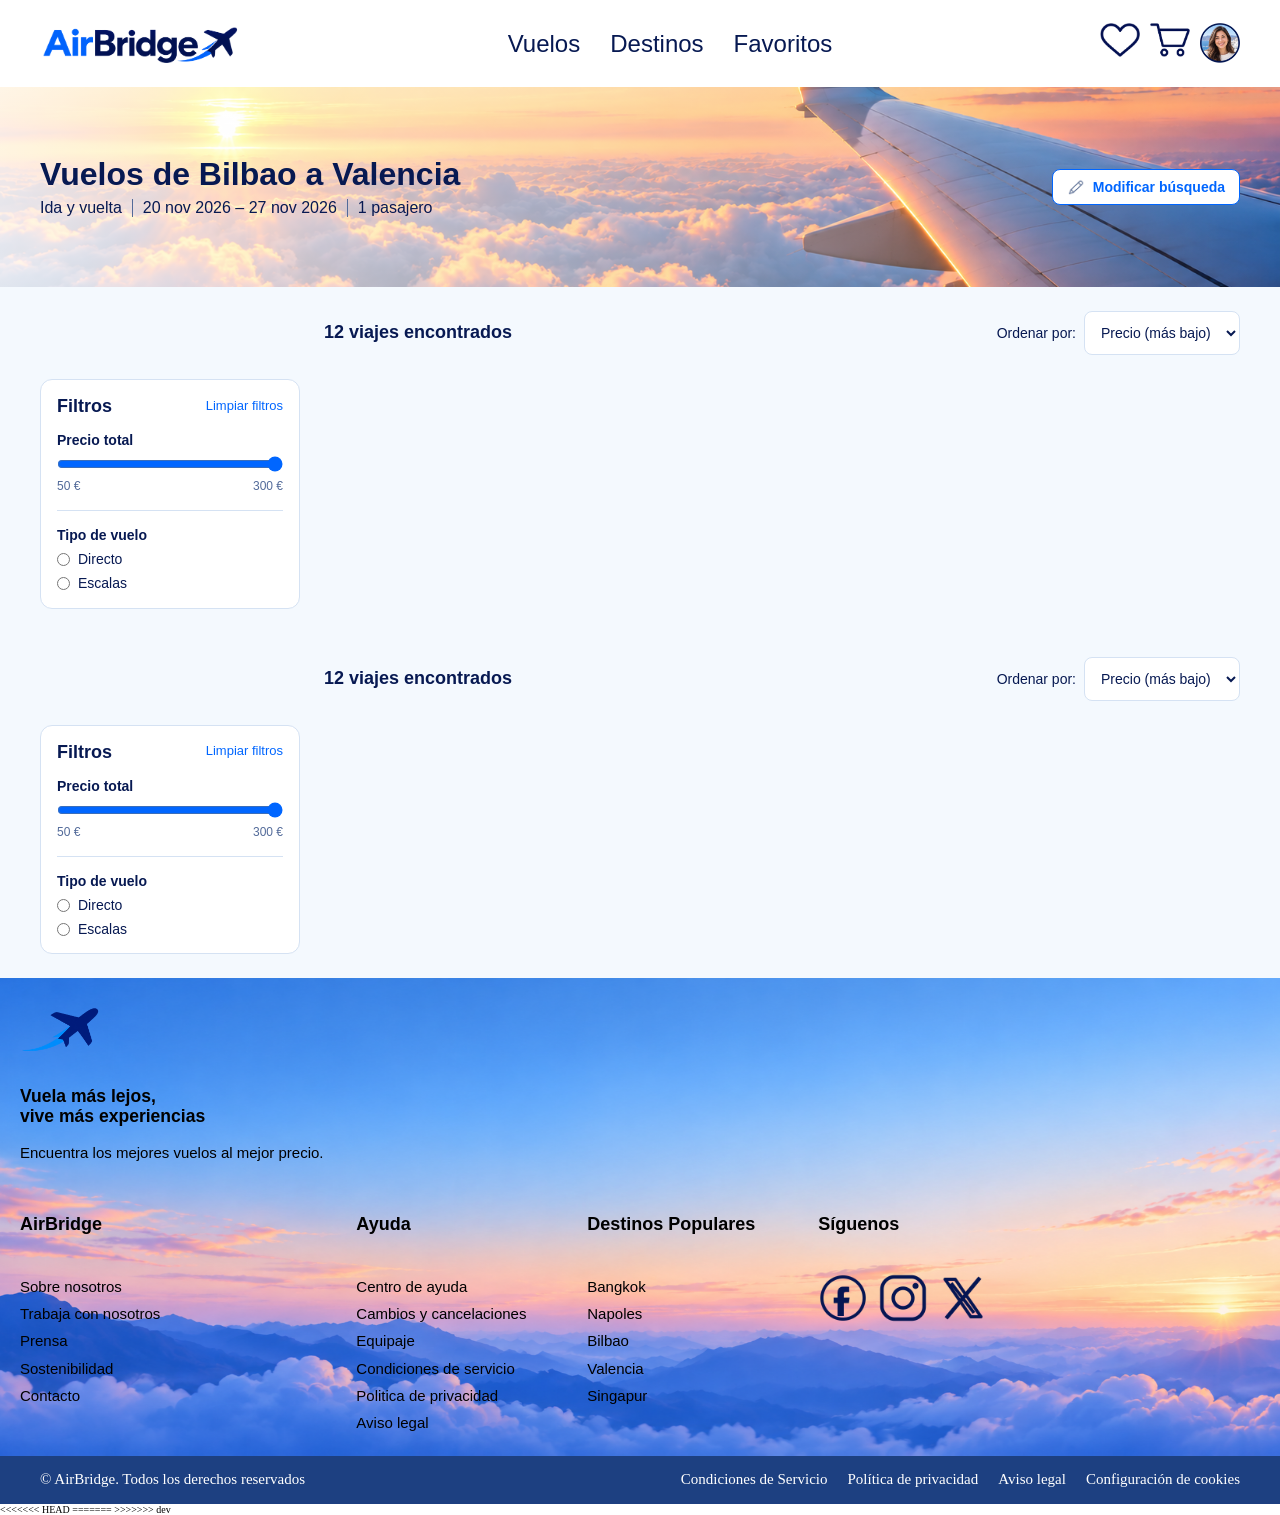
==== results.html @ 9844a790 "actualizar" ====
<!doctype html>
<html lang="es">
  <head>
    <meta charset="UTF-8" />
    <meta name="viewport" content="width=device-width, initial-scale=1.0" />
    <meta name="author" content="Grupo4" />
    <meta name="description" content="Buscador de vuelos" />
    <link rel="icon" href="assets/logo_tab.png" type="image/png" />
    <link rel="stylesheet" href="css/normalize.css" />
    <link rel="stylesheet" href="css/variables.css" />
    <link rel="stylesheet" href="css/style.css" />
    <link rel="stylesheet" href="css/results.css" />

    <title>AirBridge</title>
  </head>

  <body>
    <header>
      <nav class="header__nav">
        <a href="index.html" class="header__logo-link">
          <img
            src="assets/logo.png"
            height="60px"
            width="200px"
            alt="image_logo"
          />
        </a>

        <ul class="header__navigator">
          <li>
            <a class="header__navigator-link" href="index.html">Vuelos</a>
          </li>
          <li>
            <a class="header__navigator-link" href="#">Destinos</a>
          </li>
          <li>
            <a class="header__navigator-link" href="#">Favoritos</a>
          </li>
        </ul>

        <ul class="header__net">
          <li class="header__net-link">
            <a href="results.html">
              <img
                src="assets/icons/corazon.png"
                height="40px"
                width="40px"
                alt="Favorites"
              />
            </a>
          </li>
          <li class="header__net-link">
            <a href="shoppingCart.html">
              <img src="assets/icons/carrito.png" alt="Shopping-car" />
            </a>
          </li>
          <li class="header__net-link">
            <a href="#">
              <img src="assets/icons/logged_in.png" alt="User" />
            </a>
          </li>
        </ul>
      </nav>
    </header>
    <main>
      <section class="search-summary">
        <img src="assets/portada.png" class="front__image" alt="" />

            <div class="search-summary__content">
                <div class="search-summary__text">
                    <h1 class="search-summary__title">
                        Vuelos de <span id="summaryOrigin">Bilbao</span> a <span id="summaryDestination">Valencia</span>
                    </h1>
                    <ul class="search-summary__details">
                        <li id="summaryTripType">Ida y vuelta</li>
                        <li>
                            <time id="summaryDepartureDate" datetime="2026-11-20">20 nov 2026</time> –
                            <time id="summaryReturnDate" datetime="2026-11-27">27 nov 2026</time>
                        </li>
                        <li><span id="summaryPassengers">1</span> pasajero</li>
                    </ul>
                </div>

                <a class="search-summary__edit" href="index.html">
                    <img src="assets/icons/lapiz.png" alt="" width="18" height="18">
                    Modificar búsqueda
                </a>
            </div>
        </section>
        <div class="results-page">
            <div class="results__toolbar">
                <button class="results__filters-button" id="filtersButton" type="button" aria-controls="filters"
                    aria-expanded="false">Filtros</button>
                <h2 class="results__count"><span id="resultsCount">12</span> viajes encontrados</h2>
                <label class="results__sort">
                    <span class="results__sort-label">Ordenar por:</span>
                    <select class="results__sort-select" id="sortSelect" name="sort" aria-label="Ordenar por">
                        <option value="priceAsc">Precio (más bajo)</option>
                        <option value="priceDesc">Precio (más alto)</option>
                        <option value="duration">Duración</option>
                    </select>
                </label>
            </div>

            <aside class="filters" id="filters">
                <form class="filters__form" id="filtersForm">

                    <div class="filters__header">
                        <h2 class="filters__title">Filtros</h2>
                        <button class="filters__clear" type="reset">Limpiar filtros</button>
                    </div>

                    <fieldset class="filters__group">
                        <legend class="filters__legend">Precio total</legend>
                        <input class="filters__range" type="range" name="maxPrice" min="50" max="300" step="10"
                            value="300">
                        <div class="filters__range-labels">
                            <span>50 €</span>
                            <span>300 €</span>
                        </div>
                    </fieldset>

                    <fieldset class="filters__group">
                        <legend class="filters__legend">Tipo de vuelo</legend>
                        <label class="filters__option"><input type="radio" name="stops" value="direct">
                            Directo</label>
                        <label class="filters__option"><input type="radio" name="stops" value="withStops">
                            Escalas</label>
                    </fieldset>

                </form>
            </aside>

            <section class="results__list" id="resultsContainer">
              <!-- Tarjetas resultados -->
            </section>
        </div>
      </section>
      <div class="results-page">
        <div class="results__toolbar">
          <button
            class="results__filters-button"
            id="filtersButton"
            type="button"
            aria-controls="filters"
            aria-expanded="false"
          >
            Filtros
          </button>
          <h2 class="results__count">
            <span id="resultsCount">12</span> viajes encontrados
          </h2>
          <label class="results__sort">
            <span class="results__sort-label">Ordenar por:</span>
            <select
              class="results__sort-select"
              id="sortSelect"
              name="sort"
              aria-label="Ordenar por"
            >
              <option value="priceAsc">Precio (más bajo)</option>
              <option value="priceDesc">Precio (más alto)</option>
              <option value="duration">Duración</option>
            </select>
          </label>
        </div>

        <aside class="filters" id="filters">
          <form class="filters__form" id="filtersForm">
            <div class="filters__header">
              <h2 class="filters__title">Filtros</h2>
              <button class="filters__clear" type="reset">
                Limpiar filtros
              </button>
            </div>

            <fieldset class="filters__group">
              <legend class="filters__legend">Precio total</legend>
              <input
                class="filters__range"
                type="range"
                name="maxPrice"
                min="50"
                max="300"
                step="10"
                value="300"
              />
              <div class="filters__range-labels">
                <span>50 €</span>
                <span>300 €</span>
              </div>
            </fieldset>

            <fieldset class="filters__group">
              <legend class="filters__legend">Tipo de vuelo</legend>
              <label class="filters__option"
                ><input type="radio" name="stops" value="direct" />
                Directo</label
              >
              <label class="filters__option"
                ><input type="radio" name="stops" value="withStops" />
                Escalas</label
              >
            </fieldset>
          </form>
        </aside>

        <section class="results" id="resultsContainer">
          <!-- Tarjetas viajes -->
        </section>
      </div>
    </main>
    <footer>
      <div class="footer">
        <section class="footer__section">
          <div class="footer__logo">
            <img
              src="assets/logo_tab.png"
              height="80px"
              width="80px"
              alt="image/logo"
              class="footer__logo-image"
            />
            <div class="footer__logo-text">
              <h3>
                Vuela más lejos, <br />
                vive más experiencias
              </h3>
              <p>Encuentra los mejores vuelos al mejor precio.</p>
            </div>
          </div>
          <div class="footer__air">
            <h3 class="footer__air-text">AirBridge</h3>
            <ul class="footer__air-list">
              <li>Sobre nosotros</li>
              <li>Trabaja con nosotros</li>
              <li>Prensa</li>
              <li>Sostenibilidad</li>
              <li>Contacto</li>
            </ul>
          </div>
          <div class="footer__air">
            <h3 class="footer__air-text">Ayuda</h3>
            <ul class="footer__air-list">
              <li>Centro de ayuda</li>
              <li>Cambios y cancelaciones</li>
              <li>Equipaje</li>
              <li>Condiciones de servicio</li>
              <li>Politica de privacidad</li>
              <li>Aviso legal</li>
            </ul>
          </div>
          <div class="footer__air">
            <h3 class="footer__air-text">Destinos Populares</h3>
            <ul class="footer__air-list">
              <li>Bangkok</li>
              <li>Napoles</li>
              <li>Bilbao</li>
              <li>Valencia</li>
              <li>Singapur</li>
            </ul>
          </div>
          <div class="footer__air">
            <h3 class="footer__air-text">Síguenos</h3>
            <ul class="footer__logo-list">
              <li>
                <img
                  src="assets/icons/facebook.png"
                  height="50px"
                  width="50px"
                  alt="image/facebook"
                />
              </li>
              <li>
                <img
                  src="assets/icons/instagram.png"
                  height="50px"
                  width="50px"
                  alt="image/instagram"
                />
              </li>
              <li>
                <img
                  src="assets/icons/x.png"
                  height="50px"
                  width="50px"
                  alt="image/x"
                />
              </li>
            </ul>
          </div>
        </section>
      </div>
      <!-- footer -->
      <div class="footer__copy">
        <p>&copy; AirBridge. Todos los derechos reservados</p>
        <div class="footer__copy-net">
          <p>Condiciones de Servicio</p>
          <p>Política de privacidad</p>
          <p>Aviso legal</p>
          <p>Configuración de cookies</p>
        </div>
      </div>
    </footer>
<<<<<<< HEAD
<script type="module" src="./js/pages/results.js"></script>
</body>

</html>
=======
    <script type="module" src="./js/pages/results.js"></script>
  </body>
</html>
>>>>>>> dev
---- css/variables.css ----
:root{

/* =================================================
                  MAIN COLORS                           
===================================================*/

   --color-primary:     #0066FF; /* Azul eléctrico */
   --color-secondary:   #2563EB; /* Azul intenso */
   --color-navy:        #071952; /* Azul marino oscuro */

/* =================================================
                BACKGROUND                         
====================================================*/
   
   --bg-primary:        #F4F9FE; /* Blanco azulado muy claro */
   --color-surface:     #FFFFFF; /* Blanco puro */
   --color-surface-blue:#EAF2FC; /* Azul hielo muy claro */

/* ==================================================
                  TEXTS                              
=====================================================*/

   --color-text:           #071952;  /* Azul marino oscuro */
   --color-text-secondary: #526A99;  /* Azul grisáceo */

/* ==================================================
                  BORDERS                              
=====================================================*/

   --color-border:  #D5E2F3; /* Azul grisáceo muy claro */

/* ==================================================
                  FOOTER                              
=====================================================*/

    --color-footer: #1D4081; /* Azul marino medio */

/* ==================================================
                  FONTS                              
=====================================================*/

   --font-primary:      Arial, Helvetica, sans-serif;
   --font-second:       Verdana, Geneva, sans-serif;

}
---- css/style.css ----
/*==========================================
              ESTILOS GENERALES             
============================================*/


html {
    box-sizing: border-box;
    font-size: 62.5%;
    /* Cambiamos la proporción 1rem = 10px  */
}

*,
*:before,
*:after {
    box-sizing: inherit;
}

/* =============================================
                  COMUNES                       
================================================*/

img {
    display: block;
    max-width: 100%;
    height: auto;
}

a {
    text-decoration: none;
    font-size: 2rem;
    color: var(--color-text);
}

ul {
    list-style: none;
}

.contenedor {
  max-width: 120rem;
  width: 90%;
  margin: 0 auto;
}

/*===============================================
                   HEADER                        
====================================================*/


/*---------------Mobile*/

.header__nav {
    background-color: var(--color-surface);
    display: flex;
    flex-wrap: wrap;
    justify-content: space-between;
    align-items: center;
    margin: 0;
    padding: 1rem 1.6rem;
    row-gap: 1rem;
}

.header__logo-link {
    width: 12rem;
}

.header__navigator {
    display: flex;
    gap: 3rem;
    order: 3;
    width: 100%;
    justify-content: center;
}

.header__navigator-link {
    font-family: var(--font-primary);
    font-size: 1.6rem;
}

.header__net {
    display: flex;
    gap: 1rem;
}

.header__net img {
    width: 2.8rem;
}


/*--------------Desktop*/
@media (min-width:1024px) {
    .header__nav {
        flex-wrap: nowrap;
        padding: 1rem 4rem;
    }

    .header__logo-link {
        width: 20rem;
    }

    .header__navigator {
        order: 0;
        width: auto;
        gap: 3rem;
    }

    .header__navigator-link {
        font-size: 2.4rem;
    }

    .header__net img {
        width: 4rem;
    }

}







/*================================================
               PORTADA                            
==================================================*/
main {
    margin: 0;
    padding: 0;
    min-height: 94vh;
}

.front__image {
    display: block;
    width: 100%;
    height: 20rem;
    object-fit: cover;
    object-position: center;
    margin: 0;
    padding: 0;
}





/*==================================
            FOOTER                   
=============================================*/
/*==================================
            FOOTER
=============================================*/

/*---------------Mobile*/

.footer {
    background-image: url(../assets/img_footer.png);
    background-size: cover;
    background-repeat: no-repeat;
    background-position: bottom;
}

.footer__section {
    display: grid;
    grid-template-columns: repeat(2, 1fr);
    gap: 2rem;
    padding: 1rem 2rem;
}

.footer__logo-text {
    font-family: var(--font-second);
    font-size: 1.5rem;
}

.footer__air {
    display: flex;
    flex-direction: column;
    gap: 1rem;
}

.footer__air-text {
    font-family: var(--font-primary);
    font-size: 1.8rem;
}

.footer__air-list {
    display: flex;
    flex-direction: column;
    gap: 1rem;
    padding: 0;
    font-family: var(--font-second);
    font-size: 1.5rem;
}

.footer__logo {
    grid-column: 1 / -1;
}

.footer__logo-list {
    display: flex;
    gap: 1rem;
    padding-left: 0;
}

.footer__copy {
    display: flex;
    flex-direction: column;
    gap: 1rem;
    padding: 1rem 1.6rem;
    font-size: 1.5rem;
    background-color: var(--color-footer);
    color: var(--color-surface);
}

.footer__copy-net {
    display: grid;
    grid-template-columns: repeat(2, 1fr);
    gap: 1rem;
}

/*--------------Desktop*/

@media (min-width: 1024px) {
    .footer__section {
        grid-template-columns: 1.5fr repeat(4, 1fr);
    }

    .footer__copy {
        flex-direction: row;
        justify-content: space-between;
        padding: 0 4rem;
    }

    .footer__copy-net {
        display: flex;
        gap: 2rem;
    }
}
---- css/results.css ----
/* ////////////////// MOBILE DESIGN //////////////////// */
.results-page {
   display: flex;
   flex-direction: column;
   gap: 1.6rem;
   padding: 2rem 1.6rem;
   background-color: var(--bg-primary);
   font-family: var(--font-primary);
   font-size: 1.4rem;
   color: var(--color-text);
}

.results,
.results__list {
   display: flex;
   flex-direction: column;
   gap: 1.6rem;
}

/* ---------- Barra superior: filtros, contador, ordenar ---------- */

.results__toolbar {
   display: grid;
   grid-template-columns: 1fr 1fr;
   grid-template-areas:
      "button sort"
      "count  count";
   align-items: center;
   gap: 1.2rem;
}

.results__filters-button {
   grid-area: button;
}

.results__sort {
   grid-area: sort;
}

.results__count {
   grid-area: count;
   margin: 0;
   font-size: 1.8rem;
}

.results__filters-button,
.results__sort-select {
   width: 100%;
   padding: 1.2rem;
   border: 1px solid var(--color-border);
   border-radius: 0.8rem;
   background-color: var(--color-surface);
   color: var(--color-text);
   font-size: 1.4rem;
   cursor: pointer;
}

.results__sort-label {
   display: none;
}

/* ---------- Panel de filtros ---------- */

.filters {
   display: none;
   padding: 1.6rem;
   background-color: var(--color-surface);
   border: 1px solid var(--color-border);
   border-radius: 1.2rem;
   accent-color: var(--color-primary);
}

.filters--open {
   display: block;
}

.filters__form {
   display: flex;
   flex-direction: column;
   gap: 1.6rem;
}

.filters__header {
   display: flex;
   justify-content: space-between;
   align-items: center;
}

.filters__title {
   margin: 0;
   font-size: 1.8rem;
}

.filters__clear {
   padding: 0;
   border: none;
   background: none;
   color: var(--color-primary);
   font-size: 1.3rem;
   cursor: pointer;
}

.filters__group {
   display: flex;
   flex-direction: column;
   gap: 0.8rem;
   margin: 0;
   padding: 0;
   border: none;
}

.filters__group:not(:last-child) {
   padding-bottom: 1.6rem;
   border-bottom: 1px solid var(--color-border);
}

.filters__legend {
   margin-bottom: 0.8rem;
   padding: 0;
   font-weight: bold;
}

.filters__option {
   display: flex;
   align-items: center;
   gap: 0.8rem;
   cursor: pointer;
}

.filters__range {
   width: 100%;
}

.filters__range-labels {
   display: flex;
   justify-content: space-between;
   font-size: 1.2rem;
   color: var(--color-text-secondary);
}

.flight-card {
   display: flex;
   flex-direction: column;
   gap: 1.6rem;
   padding: 1.6rem;
   background-color: var(--color-surface);
   border: 1px solid var(--color-border);
   border-radius: 1.2rem;
}

.flight-card p,
.flight-card h3 {
   margin: 0;
}

.flight-card__header {
   display: grid;
   grid-template-columns: 1fr auto 1fr;
   align-items: center;
   gap: 1.2rem;
}

.flight-card__airline-logo {
   object-fit: contain;
   border-radius: 0.8rem;
}

.flight-card__airline {
   text-align: center;
}

.flight-card__airline-name {
   font-size: 1.6rem;
}

.flight-card__flight-number,
.flight-card__date {
   font-size: 1.2rem;
   color: var(--color-text-secondary);
}

.flight-card__date {
   justify-self: end;
   text-align: right;
}

.flight-card__route {
   display: flex;
   align-items: flex-start;
   gap: 0.8rem;
}

.flight-card__airport {
   flex: 1;
   display: flex;
   flex-direction: column;
   gap: 0.2rem;
}

.flight-card__airport--destination {
   text-align: right;
}

.flight-card__time {
   font-size: 2rem;
   font-weight: bold;
}

.flight-card__code {
   font-weight: bold;
}

.flight-card__airport-name,
.flight-card__location {
   font-size: 1.2rem;
   color: var(--color-text-secondary);
}

.flight-card__line {
   flex: 1;
   display: flex;
   align-items: center;
   gap: 0.4rem;
   height: 2.4rem;
}

.flight-card__line::before,
.flight-card__line::after {
   content: "";
   flex: 1;
   height: 1px;
   background-color: var(--color-text-secondary);
}

.flight-card__info {
   display: flex;
   justify-content: space-between;
   margin: 0;
   padding: 0;
   font-size: 1.2rem;
   color: var(--color-text-secondary);
}

.flight-card__price {
   display: flex;
   flex-direction: column;
   align-items: center;
   gap: 0.8rem;
   padding: 1.6rem;
   background-color: var(--color-surface-blue);
   border-radius: 1.2rem;
}

.flight-card__price-label {
   font-size: 1.2rem;
   color: var(--color-text-secondary);
}

.flight-card__price-amount {
   font-size: 2.8rem;
   font-weight: bold;
}

.flight-card__button {
   display: flex;
   justify-content: center;
   align-items: center;
   gap: 0.8rem;
   width: 100%;
   padding: 1.2rem;
   border: 2px solid var(--color-primary);
   border-radius: 0.8rem;
   background-color: var(--color-primary);
   color: var(--color-surface);
   font-size: 1.6rem;
   font-weight: bold;
   cursor: pointer;
}

.flight-card__button:hover {
   background-color: var(--color-secondary);
   border-color: var(--color-secondary);
}

.flight-card__button[aria-pressed="true"] {
   background-color: var(--color-surface);
   color: var(--color-primary);
}

.flight-card__button-check {
   display: none;
   fill: none;
   stroke: currentColor;
   stroke-width: 3;
   stroke-linecap: round;
   stroke-linejoin: round;
}

.flight-card__button[aria-pressed="true"] .flight-card__button-check {
   display: block;
}

.flight-card__details {
   display: flex;
   flex-direction: column;
   gap: 1.2rem;
}

.flight-card__details+.flight-card__details {
   padding-top: 1.6rem;
   border-top: 1px dashed var(--color-border);
}

.flight-card__leg {
   display: flex;
   align-items: center;
   gap: 0.6rem;
   margin: 0;
   font-size: 1.3rem;
   font-weight: bold;
   color: var(--color-primary);
}

/* ---------- Resumen de la búsqueda (portada) ---------- */

.search-summary {
   position: relative;
}

.search-summary__content {
   position: absolute;
   inset: 0;
   display: flex;
   flex-direction: column;
   justify-content: center;
   align-items: flex-start;
   gap: 1.2rem;
   padding: 1.6rem;
   background: linear-gradient(to right, rgba(255, 255, 255, 0.85), rgba(255, 255, 255, 0));
   font-family: var(--font-primary);
   color: var(--color-text);
}

.search-summary__title {
   margin: 0;
   font-size: 2.2rem;
}

.search-summary__details {
   display: flex;
   flex-wrap: wrap;
   gap: 0.4rem 1rem;
   margin: 0.6rem 0 0;
   padding: 0;
   font-size: 1.3rem;
}

.search-summary__details li+li {
   padding-left: 1rem;
   border-left: 1px solid var(--color-text-secondary);
}

.search-summary__edit {
   display: inline-flex;
   align-items: center;
   gap: 0.8rem;
   padding: 0.8rem 1.4rem;
   border: 1px solid var(--color-primary);
   border-radius: 0.8rem;
   background-color: var(--color-surface);
   color: var(--color-primary);
   font-size: 1.4rem;
   font-weight: bold;
}





/*  /////////////////////////////////////////////////////////// 
   //////////////   DESIGNS OF OTHER DEVICES   ///////////////
/* ////////////////////////////////////////////////////////// */


@media (min-width: 1024px) {

   .search-summary__content {
      flex-direction: row;
      justify-content: space-between;
      align-items: center;
      padding: 0 4rem;
   }

   .search-summary__title {
      font-size: 3.2rem;
   }

   .search-summary__details {
      font-size: 1.6rem;
   }

   .results-page {
      display: grid;
      grid-template-columns: 26rem 1fr;
      grid-template-areas:
         ".       toolbar"
         "filters results";
      align-items: start;
      gap: 2.4rem;
      padding: 2.4rem 4rem;
   }

   .results__toolbar {
      grid-area: toolbar;
   }

   .filters {
      display: block;
      grid-area: filters;
   }

   .results {
      grid-area: results;
   }


   .results__filters-button {
      display: none;
   }

   .results__toolbar {
      grid-template-columns: 1fr auto;
      grid-template-areas: "count sort";
   }

   .results__sort {
      display: flex;
      align-items: center;
      gap: 0.8rem;
   }

   .results__sort-label {
      display: inline;
      white-space: nowrap;
   }

   .results__sort-select {
      width: auto;
   }

   .flight-card {
      display: grid;
      grid-template-columns: 1fr 18rem;
      align-items: start;
      gap: 1.6rem 2.4rem;
   }

   .flight-card__price {
      grid-column: 2;
      grid-row: 1 / span 2;
      align-self: stretch;
      justify-content: center;
   }
}

@media (min-width: 1280px) {

   .flight-card {
      grid-template-columns: 1fr 1fr 18rem;
   }

   .flight-card__price {
      grid-column: 3;
      grid-row: 1;
   }

   .flight-card__details+.flight-card__details {
      padding-top: 0;
      padding-left: 2.4rem;
      border-top: none;
      border-left: 1px dashed var(--color-border);
   }
}
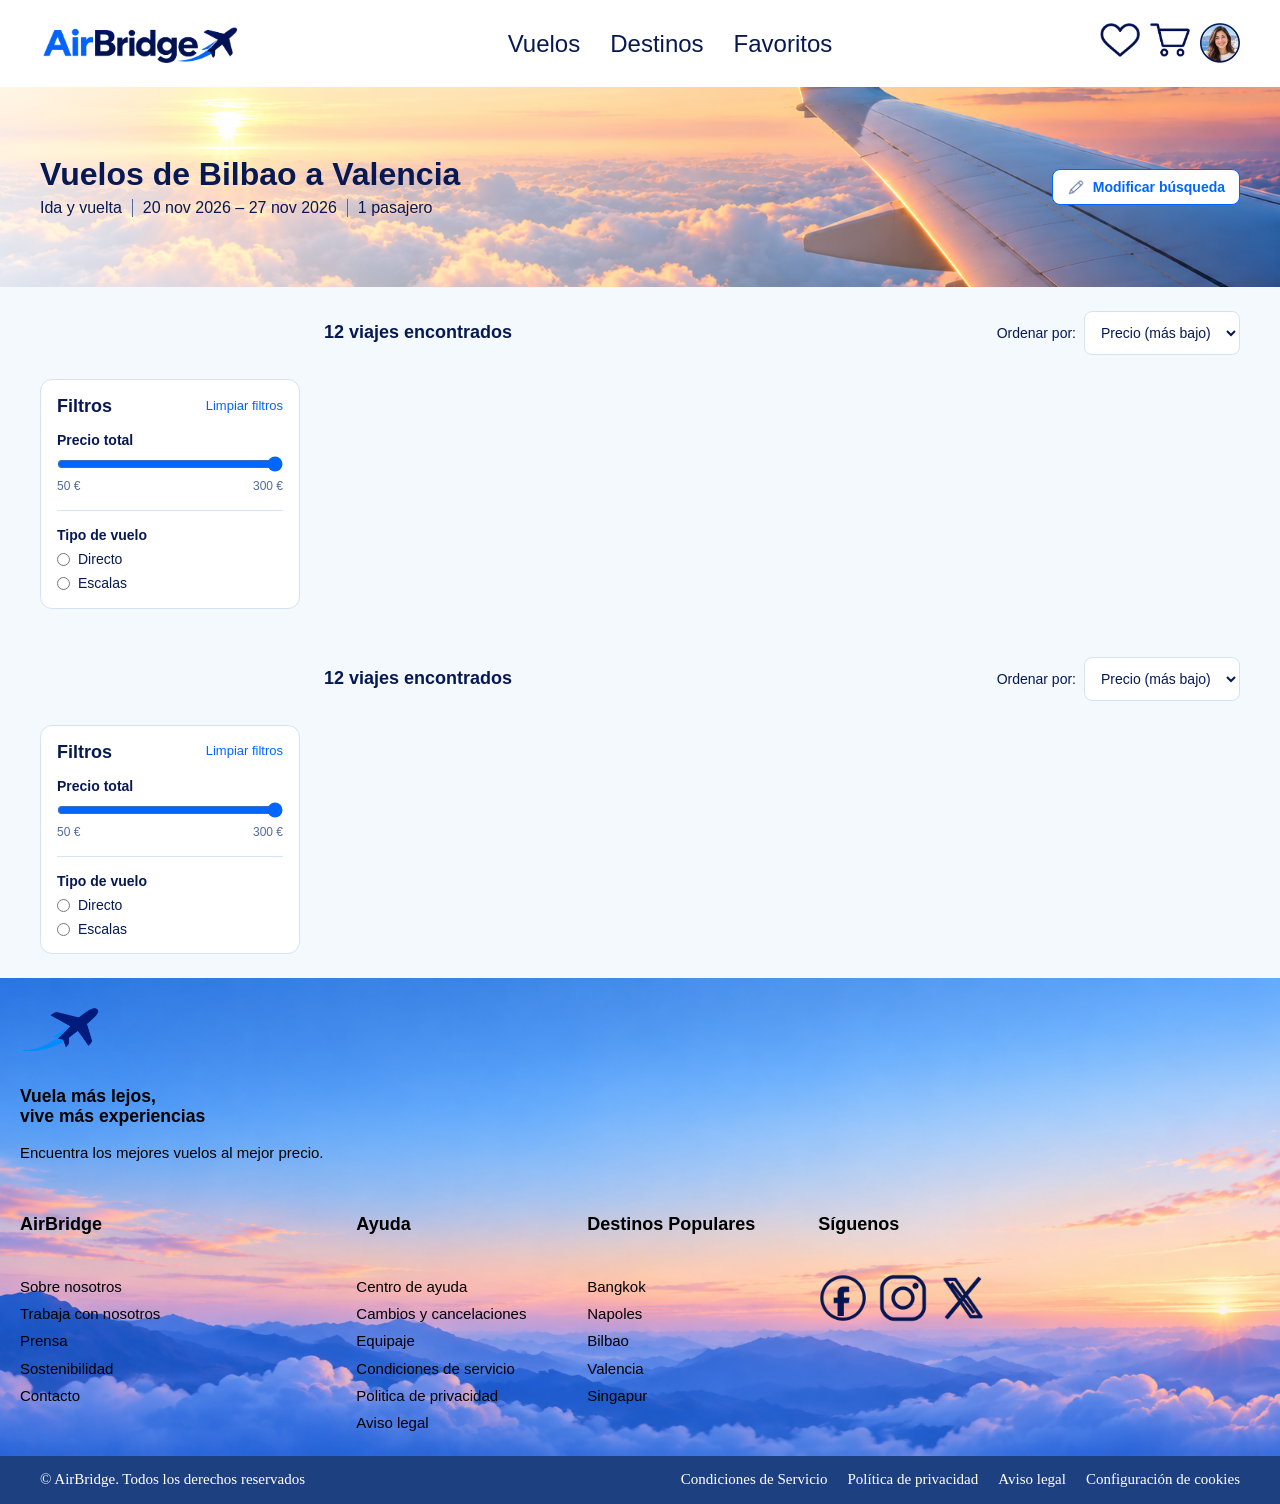
==== commit dda6ae34: "resolver conflicto script" ====
--- a/results.html
+++ b/results.html
@@ -302,13 +302,7 @@
         </div>
       </div>
     </footer>
-<<<<<<< HEAD
 <script type="module" src="./js/pages/results.js"></script>
 </body>
 
 </html>
-=======
-    <script type="module" src="./js/pages/results.js"></script>
-  </body>
-</html>
->>>>>>> dev
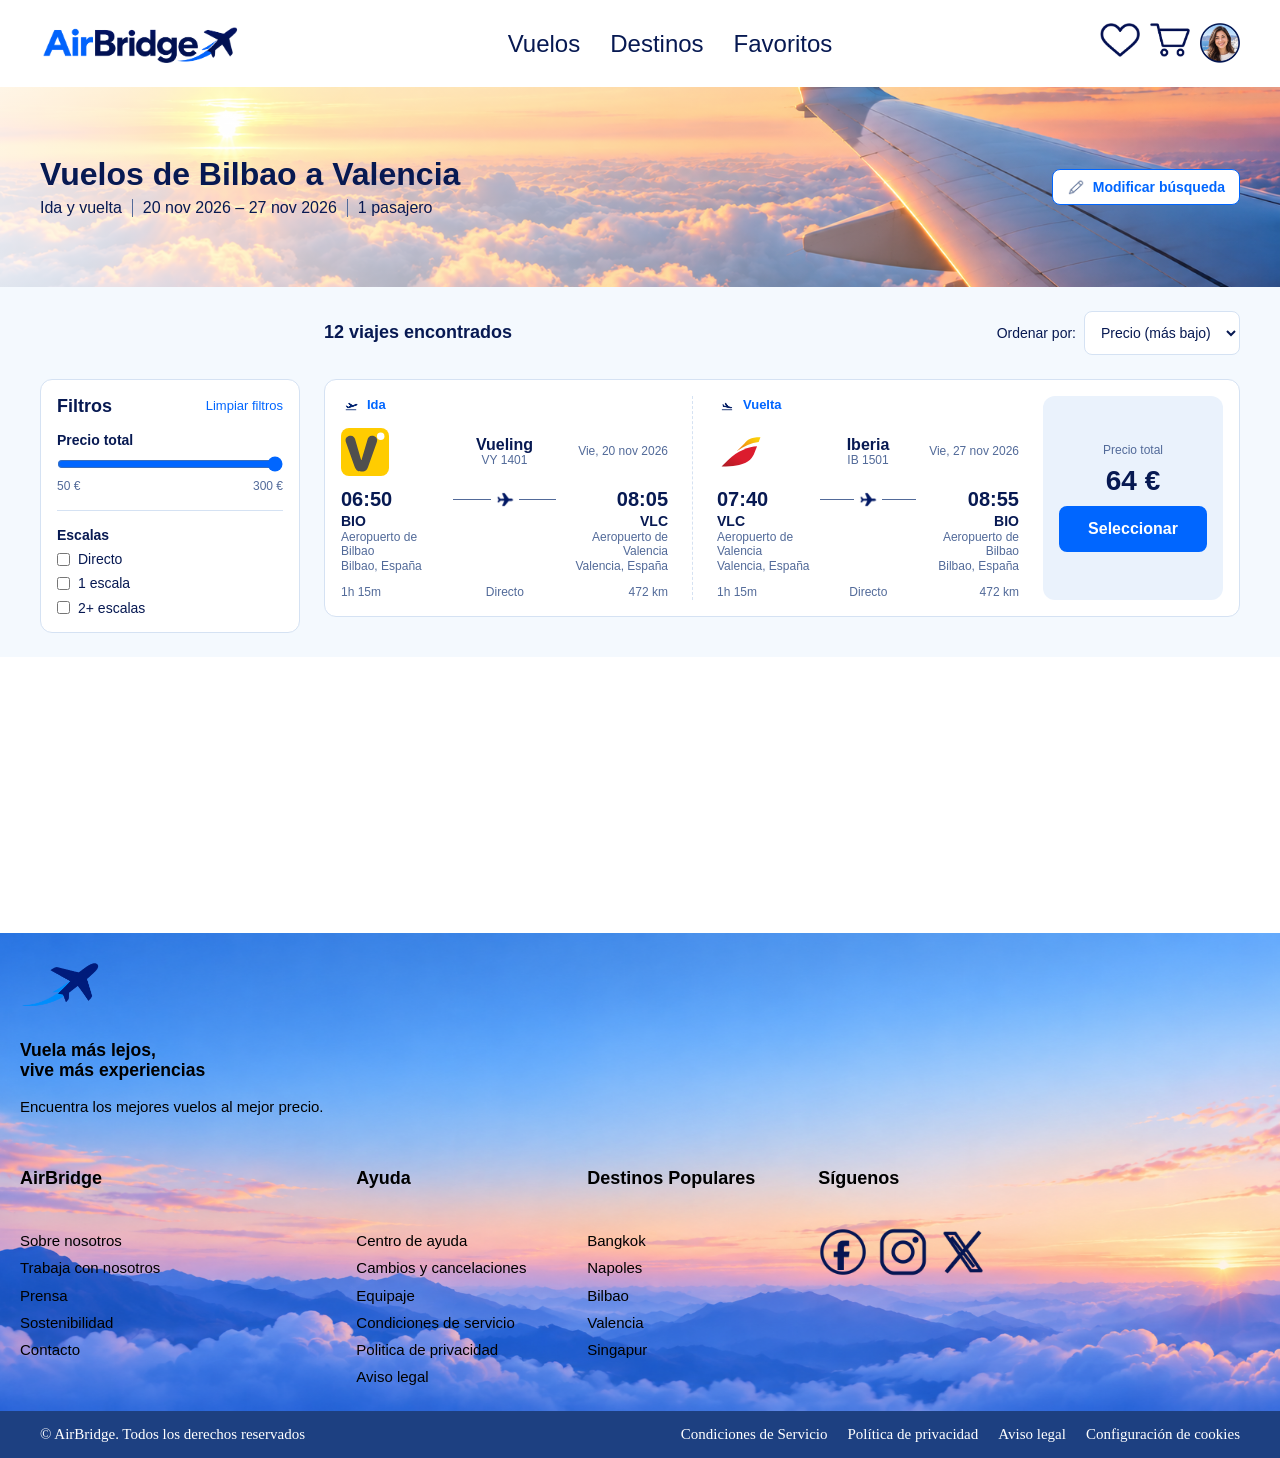
==== commit f195c2e5: "Merge branch 'dev' into form-value" ====
--- a/results.html
+++ b/results.html
@@ -1,70 +1,62 @@
-<!doctype html>
+<!DOCTYPE html>
 <html lang="es">
-  <head>
-    <meta charset="UTF-8" />
-    <meta name="viewport" content="width=device-width, initial-scale=1.0" />
-    <meta name="author" content="Grupo4" />
-    <meta name="description" content="Buscador de vuelos" />
-    <link rel="icon" href="assets/logo_tab.png" type="image/png" />
-    <link rel="stylesheet" href="css/normalize.css" />
-    <link rel="stylesheet" href="css/variables.css" />
-    <link rel="stylesheet" href="css/style.css" />
-    <link rel="stylesheet" href="css/results.css" />
+
+<head>
+    <meta charset="UTF-8">
+    <meta name="viewport" content="width=device-width, initial-scale=1.0">
+    <meta name="author" content="Grupo4">
+    <meta name="description" content="Buscador de vuelos">
+    <link rel="icon" href="assets/logo_tab.png" type="image/png">
+    <link rel="stylesheet" href="css/normalize.css">
+    <link rel="stylesheet" href="css/variables.css">
+    <link rel="stylesheet" href="css/style.css">
+    <link rel="stylesheet" href="css/results.css">
 
     <title>AirBridge</title>
-  </head>
-
-  <body>
+</head>
+
+<body>
     <header>
-      <nav class="header__nav">
-        <a href="index.html" class="header__logo-link">
-          <img
-            src="assets/logo.png"
-            height="60px"
-            width="200px"
-            alt="image_logo"
-          />
-        </a>
-
-        <ul class="header__navigator">
-          <li>
-            <a class="header__navigator-link" href="index.html">Vuelos</a>
-          </li>
-          <li>
-            <a class="header__navigator-link" href="#">Destinos</a>
-          </li>
-          <li>
-            <a class="header__navigator-link" href="#">Favoritos</a>
-          </li>
-        </ul>
-
-        <ul class="header__net">
-          <li class="header__net-link">
-            <a href="results.html">
-              <img
-                src="assets/icons/corazon.png"
-                height="40px"
-                width="40px"
-                alt="Favorites"
-              />
+        <nav class="header__nav">
+
+            <a href="index.html" class="header__logo-link">
+                <img src="assets/logo.png" height="60px" width="200px" alt="image_logo">
             </a>
-          </li>
-          <li class="header__net-link">
-            <a href="shoppingCart.html">
-              <img src="assets/icons/carrito.png" alt="Shopping-car" />
-            </a>
-          </li>
-          <li class="header__net-link">
-            <a href="#">
-              <img src="assets/icons/logged_in.png" alt="User" />
-            </a>
-          </li>
-        </ul>
-      </nav>
+
+            <ul class="header__navigator">
+                <li>
+                    <a class="header__navigator-link" href="index.html">Vuelos</a>
+                </li>
+                <li>
+                    <a class="header__navigator-link" href="#">Destinos</a>
+                </li>
+                <li>
+                    <a class="header__navigator-link" href="#">Favoritos</a>
+                </li>
+            </ul>
+
+            <ul class="header__net">
+                <li class="header__net-link">
+                    <a href="results.html">
+                        <img src="assets/icons/corazon.png" height="40px" width="40px" alt="Favorites">
+                    </a>
+                </li>
+                <li class="header__net-link">
+                    <a href="shoppingCart.html">
+                        <img src="assets/icons/carrito.png" alt="Shopping-car">
+                    </a>
+                </li>
+                <li class="header__net-link">
+                    <a href="#">
+                        <img src="assets/icons/logged_in.png" alt="User">
+                    </a>
+                </li>
+            </ul>
+        </nav>
     </header>
     <main>
-      <section class="search-summary">
-        <img src="assets/portada.png" class="front__image" alt="" />
+        <section class="search-summary">
+            <img src="assets/portada.png" class="front__image" alt="">
 
             <div class="search-summary__content">
                 <div class="search-summary__text">
@@ -121,188 +113,227 @@
                     </fieldset>
 
                     <fieldset class="filters__group">
-                        <legend class="filters__legend">Tipo de vuelo</legend>
-                        <label class="filters__option"><input type="radio" name="stops" value="direct">
+                        <legend class="filters__legend">Escalas</legend>
+                        <label class="filters__option"><input type="checkbox" name="stops" value="direct">
                             Directo</label>
-                        <label class="filters__option"><input type="radio" name="stops" value="withStops">
-                            Escalas</label>
+                        <label class="filters__option"><input type="checkbox" name="stops" value="oneStop"> 1
+                            escala</label>
+                        <label class="filters__option"><input type="checkbox" name="stops" value="twoOrMoreStops"> 2+
+                            escalas</label>
                     </fieldset>
+
 
                 </form>
             </aside>
 
-            <section class="results__list" id="resultsContainer">
-              <!-- Tarjetas resultados -->
+            <section class="results">
+
+
+                <div class="results__list" id="resultsContainer">
+                    <article class="flight-card" data-trip-id="RT-BIO-VLC-01">
+                        <div class="flight-card__details" data-leg="outbound">
+                            <p class="flight-card__leg">
+                                <img src="assets/icons/ida_resultados.png" alt="" width="20" height="20">
+                                Ida
+                            </p>
+                            <header class="flight-card__header">
+                                <img class="flight-card__airline-logo" data-field="airlineLogo"
+                                    src="assets/airlines/vueling.svg" alt="Logo de Vueling" width="48" height="48">
+                                <div class="flight-card__airline">
+                                    <h3 class="flight-card__airline-name" data-field="airlineName">Vueling</h3>
+                                    <p class="flight-card__flight-number" data-field="flightNumber">VY 1401</p>
+                                </div>
+                                <time class="flight-card__date" data-field="flightDate" datetime="2026-11-20">Vie, 20
+                                    nov
+                                    2026</time>
+                            </header>
+
+                            <div class="flight-card__route">
+                                <div class="flight-card__airport">
+                                    <time class="flight-card__time" data-field="departureTime"
+                                        datetime="06:50">06:50</time>
+                                    <p class="flight-card__code" data-field="originCode">BIO</p>
+                                    <p class="flight-card__airport-name" data-field="originAirportName">Aeropuerto de
+                                        Bilbao</p>
+                                    <p class="flight-card__location">
+                                        <span data-field="originCity">Bilbao</span>, <span
+                                            data-field="originCountry">España</span>
+                                    </p>
+                                </div>
+
+                                <div class="flight-card__line">
+                                    <img src="assets/icons/avion.png" alt="" width="20" height="20">
+                                </div>
+
+                                <div class="flight-card__airport flight-card__airport--destination">
+                                    <time class="flight-card__time" data-field="arrivalTime"
+                                        datetime="08:05">08:05</time>
+                                    <p class="flight-card__code" data-field="destinationCode">VLC</p>
+                                    <p class="flight-card__airport-name" data-field="destinationAirportName">Aeropuerto
+                                        de
+                                        Valencia</p>
+                                    <p class="flight-card__location">
+                                        <span data-field="destinationCity">Valencia</span>, <span
+                                            data-field="destinationCountry">España</span>
+                                    </p>
+                                </div>
+                            </div>
+
+                            <ul class="flight-card__info">
+                                <li class="flight-card__info-item" data-field="duration">1h 15m</li>
+                                <li class="flight-card__info-item" data-field="stops">Directo</li>
+                                <li class="flight-card__info-item"><span data-field="distanceKm">472</span> km</li>
+                            </ul>
+
+                        </div>
+
+                        <div class="flight-card__details" data-leg="return">
+                            <p class="flight-card__leg">
+                                <img src="assets/icons/vuelta_resultados.png" alt="" width="20" height="20">
+                                Vuelta
+                            </p>
+                            <header class="flight-card__header">
+                                <img class="flight-card__airline-logo" data-field="airlineLogo"
+                                    src="assets/airlines/iberia.svg" alt="Logo de Iberia" width="48" height="48">
+                                <div class="flight-card__airline">
+                                    <h3 class="flight-card__airline-name" data-field="airlineName">Iberia</h3>
+                                    <p class="flight-card__flight-number" data-field="flightNumber">IB 1501</p>
+                                </div>
+                                <time class="flight-card__date" data-field="flightDate" datetime="2026-11-27">Vie, 27
+                                    nov
+                                    2026</time>
+                            </header>
+
+                            <div class="flight-card__route">
+                                <div class="flight-card__airport">
+                                    <time class="flight-card__time" data-field="departureTime"
+                                        datetime="07:40">07:40</time>
+                                    <p class="flight-card__code" data-field="originCode">VLC</p>
+                                    <p class="flight-card__airport-name" data-field="originAirportName">Aeropuerto de
+                                        Valencia
+                                    </p>
+                                    <p class="flight-card__location">
+                                        <span data-field="originCity">Valencia</span>, <span
+                                            data-field="originCountry">España</span>
+                                    </p>
+                                </div>
+
+                                <div class="flight-card__line">
+                                    <img src="assets/icons/avion.png" alt="" width="20" height="20">
+                                </div>
+
+                                <div class="flight-card__airport flight-card__airport--destination">
+                                    <time class="flight-card__time" data-field="arrivalTime"
+                                        datetime="08:55">08:55</time>
+                                    <p class="flight-card__code" data-field="destinationCode">BIO</p>
+                                    <p class="flight-card__airport-name" data-field="destinationAirportName">Aeropuerto
+                                        de
+                                        Bilbao</p>
+                                    <p class="flight-card__location">
+                                        <span data-field="destinationCity">Bilbao</span>, <span
+                                            data-field="destinationCountry">España</span>
+                                    </p>
+                                </div>
+                            </div>
+
+                            <ul class="flight-card__info">
+                                <li class="flight-card__info-item" data-field="duration">1h 15m</li>
+                                <li class="flight-card__info-item" data-field="stops">Directo</li>
+                                <li class="flight-card__info-item"><span data-field="distanceKm">472</span> km</li>
+                            </ul>
+
+                        </div>
+
+                        <div class="flight-card__price">
+                            <p class="flight-card__price-label">Precio total</p>
+                            <p class="flight-card__price-amount" data-field="price">64 €</p>
+                            <button class="flight-card__button" data-action="select" type="button" aria-pressed="false">
+                                <svg class="flight-card__button-check" viewBox="0 0 24 24" width="18" height="18"
+                                    aria-hidden="true">
+                                    <path d="M5 12.5l4.5 4.5L19 7.5" />
+                                </svg>
+                                <span class="flight-card__button-text" data-field="buttonText">Seleccionar</span>
+                            </button>
+                        </div>
+
+                    </article>
+                </div>
+
             </section>
+
         </div>
-      </section>
-      <div class="results-page">
-        <div class="results__toolbar">
-          <button
-            class="results__filters-button"
-            id="filtersButton"
-            type="button"
-            aria-controls="filters"
-            aria-expanded="false"
-          >
-            Filtros
-          </button>
-          <h2 class="results__count">
-            <span id="resultsCount">12</span> viajes encontrados
-          </h2>
-          <label class="results__sort">
-            <span class="results__sort-label">Ordenar por:</span>
-            <select
-              class="results__sort-select"
-              id="sortSelect"
-              name="sort"
-              aria-label="Ordenar por"
-            >
-              <option value="priceAsc">Precio (más bajo)</option>
-              <option value="priceDesc">Precio (más alto)</option>
-              <option value="duration">Duración</option>
-            </select>
-          </label>
-        </div>
-
-        <aside class="filters" id="filters">
-          <form class="filters__form" id="filtersForm">
-            <div class="filters__header">
-              <h2 class="filters__title">Filtros</h2>
-              <button class="filters__clear" type="reset">
-                Limpiar filtros
-              </button>
-            </div>
-
-            <fieldset class="filters__group">
-              <legend class="filters__legend">Precio total</legend>
-              <input
-                class="filters__range"
-                type="range"
-                name="maxPrice"
-                min="50"
-                max="300"
-                step="10"
-                value="300"
-              />
-              <div class="filters__range-labels">
-                <span>50 €</span>
-                <span>300 €</span>
-              </div>
-            </fieldset>
-
-            <fieldset class="filters__group">
-              <legend class="filters__legend">Tipo de vuelo</legend>
-              <label class="filters__option"
-                ><input type="radio" name="stops" value="direct" />
-                Directo</label
-              >
-              <label class="filters__option"
-                ><input type="radio" name="stops" value="withStops" />
-                Escalas</label
-              >
-            </fieldset>
-          </form>
-        </aside>
-
-        <section class="results" id="resultsContainer">
-          <!-- Tarjetas viajes -->
-        </section>
-      </div>
     </main>
     <footer>
-      <div class="footer">
-        <section class="footer__section">
-          <div class="footer__logo">
-            <img
-              src="assets/logo_tab.png"
-              height="80px"
-              width="80px"
-              alt="image/logo"
-              class="footer__logo-image"
-            />
-            <div class="footer__logo-text">
-              <h3>
-                Vuela más lejos, <br />
-                vive más experiencias
-              </h3>
-              <p>Encuentra los mejores vuelos al mejor precio.</p>
+        <div class="footer">
+            <section class="footer__section">
+                <div class="footer__logo">
+                    <img src="assets/logo_tab.png" height="80px" width="80px" alt="image/logo"
+                        class="footer__logo-image">
+                    <div class="footer__logo-text">
+                        <h3>Vuela más lejos, <br> vive más experiencias</h3>
+                        <p>Encuentra los mejores vuelos al mejor precio.</p>
+                    </div>
+
+                </div>
+                <div class="footer__air">
+                    <h3 class="footer__air-text">AirBridge</h3>
+                    <ul class="footer__air-list">
+                        <li>Sobre nosotros</li>
+                        <li>Trabaja con nosotros</li>
+                        <li>Prensa</li>
+                        <li>Sostenibilidad</li>
+                        <li>Contacto</li>
+                    </ul>
+                </div>
+                <div class="footer__air">
+                    <h3 class="footer__air-text">Ayuda</h3>
+                    <ul class="footer__air-list">
+                        <li>Centro de ayuda</li>
+                        <li>Cambios y cancelaciones</li>
+                        <li>Equipaje</li>
+                        <li>Condiciones de servicio</li>
+                        <li>Politica de privacidad</li>
+                        <li>Aviso legal</li>
+                    </ul>
+                </div>
+                <div class="footer__air">
+                    <h3 class="footer__air-text">Destinos Populares</h3>
+                    <ul class="footer__air-list">
+                        <li>Bangkok</li>
+                        <li>Napoles</li>
+                        <li>Bilbao</li>
+                        <li>Valencia</li>
+                        <li>Singapur</li>
+                    </ul>
+                </div>
+                <div class="footer__air">
+                    <h3 class="footer__air-text">Síguenos</h3>
+                    <ul class="footer__logo-list">
+                        <li>
+                            <img src="assets/icons/facebook.png" height="50px" width="50px" alt="image/facebook">
+                        </li>
+                        <li>
+                            <img src="assets/icons/instagram.png" height="50px" width="50px" alt="image/instagram">
+                        </li>
+                        <li>
+                            <img src="assets/icons/x.png" height="50px" width="50px" alt="image/x">
+                        </li>
+                    </ul>
+                </div>
+            </section>
+
+        </div> <!-- footer -->
+        <div class="footer__copy">
+            <p>&copy; AirBridge. Todos los derechos reservados
+            <div class="footer__copy-net">
+                <p>Condiciones de Servicio</p>
+                <p>Política de privacidad</p>
+                <p>Aviso legal</p>
+                <p>Configuración de cookies</p>
             </div>
-          </div>
-          <div class="footer__air">
-            <h3 class="footer__air-text">AirBridge</h3>
-            <ul class="footer__air-list">
-              <li>Sobre nosotros</li>
-              <li>Trabaja con nosotros</li>
-              <li>Prensa</li>
-              <li>Sostenibilidad</li>
-              <li>Contacto</li>
-            </ul>
-          </div>
-          <div class="footer__air">
-            <h3 class="footer__air-text">Ayuda</h3>
-            <ul class="footer__air-list">
-              <li>Centro de ayuda</li>
-              <li>Cambios y cancelaciones</li>
-              <li>Equipaje</li>
-              <li>Condiciones de servicio</li>
-              <li>Politica de privacidad</li>
-              <li>Aviso legal</li>
-            </ul>
-          </div>
-          <div class="footer__air">
-            <h3 class="footer__air-text">Destinos Populares</h3>
-            <ul class="footer__air-list">
-              <li>Bangkok</li>
-              <li>Napoles</li>
-              <li>Bilbao</li>
-              <li>Valencia</li>
-              <li>Singapur</li>
-            </ul>
-          </div>
-          <div class="footer__air">
-            <h3 class="footer__air-text">Síguenos</h3>
-            <ul class="footer__logo-list">
-              <li>
-                <img
-                  src="assets/icons/facebook.png"
-                  height="50px"
-                  width="50px"
-                  alt="image/facebook"
-                />
-              </li>
-              <li>
-                <img
-                  src="assets/icons/instagram.png"
-                  height="50px"
-                  width="50px"
-                  alt="image/instagram"
-                />
-              </li>
-              <li>
-                <img
-                  src="assets/icons/x.png"
-                  height="50px"
-                  width="50px"
-                  alt="image/x"
-                />
-              </li>
-            </ul>
-          </div>
-        </section>
-      </div>
-      <!-- footer -->
-      <div class="footer__copy">
-        <p>&copy; AirBridge. Todos los derechos reservados</p>
-        <div class="footer__copy-net">
-          <p>Condiciones de Servicio</p>
-          <p>Política de privacidad</p>
-          <p>Aviso legal</p>
-          <p>Configuración de cookies</p>
         </div>
-      </div>
     </footer>
-<script type="module" src="./js/pages/results.js"></script>
+
 </body>
 
-</html>
+</html>
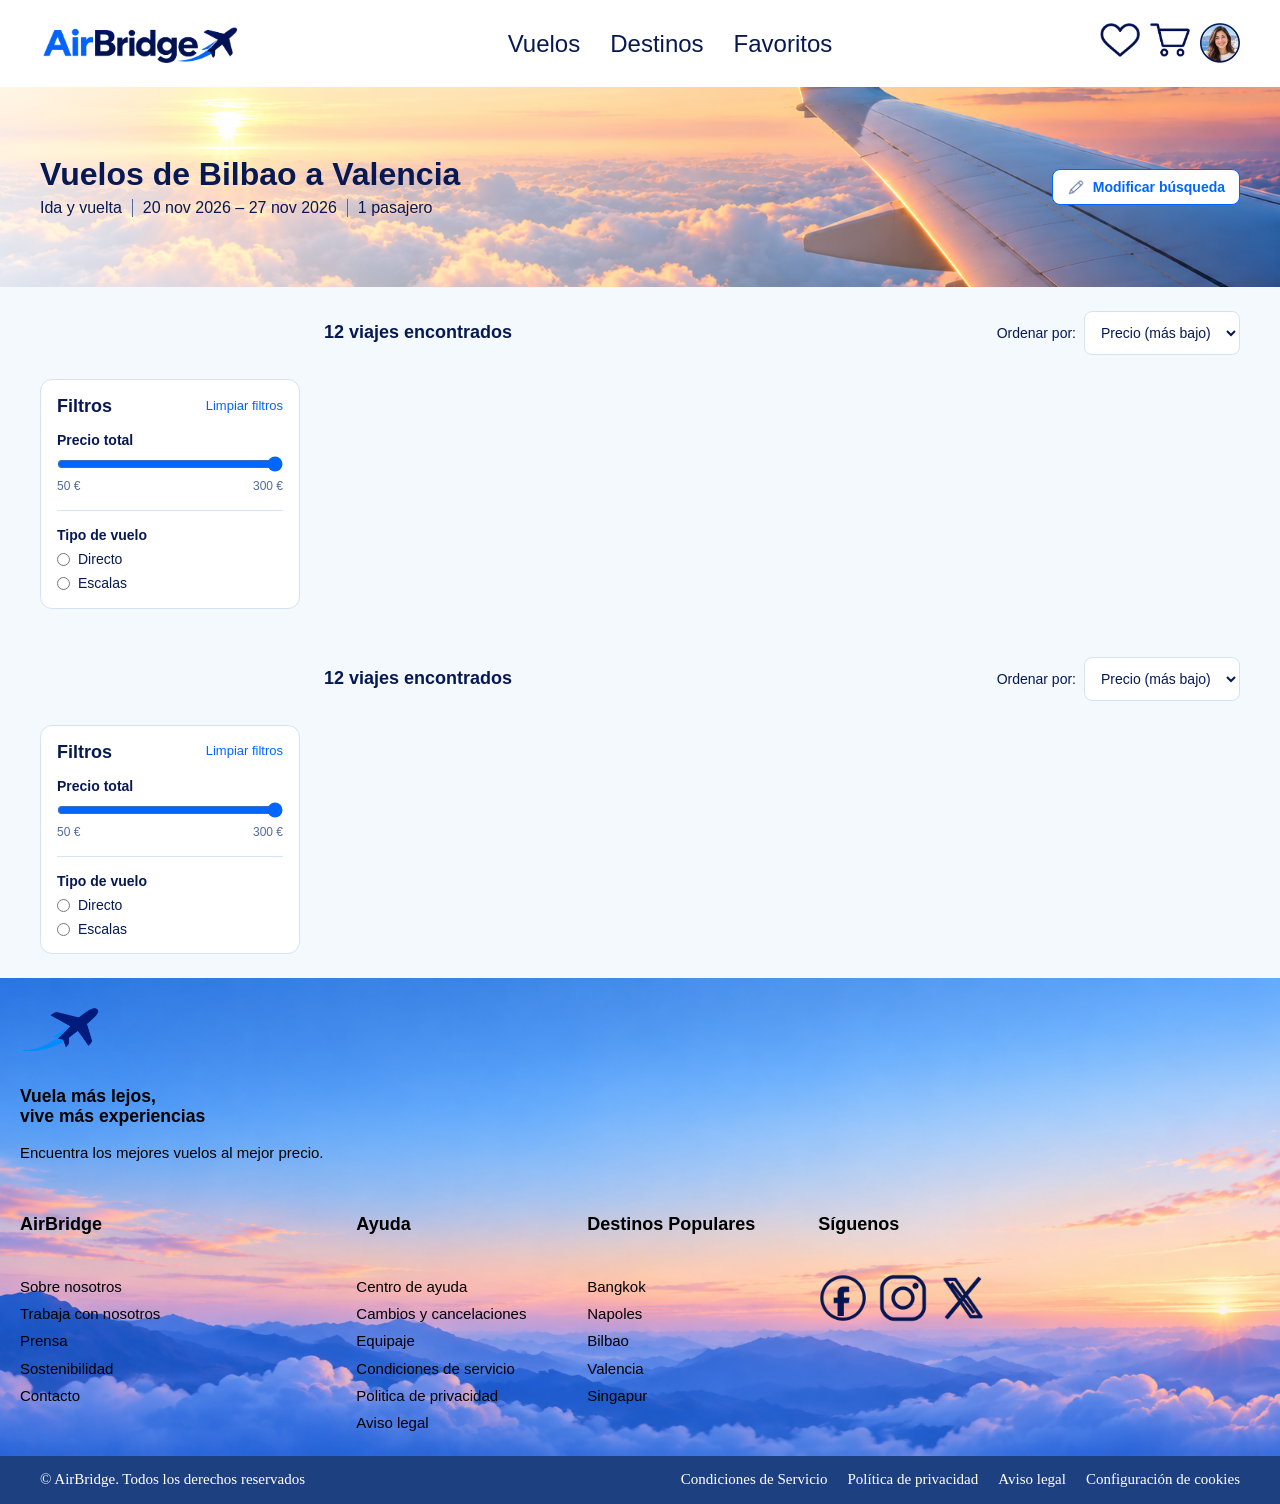
==== commit 103a0d8a: "fix:union de ramas form-value con dev" ====
--- a/results.html
+++ b/results.html
@@ -1,62 +1,70 @@
-<!DOCTYPE html>
+<!doctype html>
 <html lang="es">
-
-<head>
-    <meta charset="UTF-8">
-    <meta name="viewport" content="width=device-width, initial-scale=1.0">
-    <meta name="author" content="Grupo4">
-    <meta name="description" content="Buscador de vuelos">
-    <link rel="icon" href="assets/logo_tab.png" type="image/png">
-    <link rel="stylesheet" href="css/normalize.css">
-    <link rel="stylesheet" href="css/variables.css">
-    <link rel="stylesheet" href="css/style.css">
-    <link rel="stylesheet" href="css/results.css">
+  <head>
+    <meta charset="UTF-8" />
+    <meta name="viewport" content="width=device-width, initial-scale=1.0" />
+    <meta name="author" content="Grupo4" />
+    <meta name="description" content="Buscador de vuelos" />
+    <link rel="icon" href="assets/logo_tab.png" type="image/png" />
+    <link rel="stylesheet" href="css/normalize.css" />
+    <link rel="stylesheet" href="css/variables.css" />
+    <link rel="stylesheet" href="css/style.css" />
+    <link rel="stylesheet" href="css/results.css" />
 
     <title>AirBridge</title>
-</head>
-
-<body>
+  </head>
+
+  <body>
     <header>
-        <nav class="header__nav">
-
-            <a href="index.html" class="header__logo-link">
-                <img src="assets/logo.png" height="60px" width="200px" alt="image_logo">
+      <nav class="header__nav">
+        <a href="index.html" class="header__logo-link">
+          <img
+            src="assets/logo.png"
+            height="60px"
+            width="200px"
+            alt="image_logo"
+          />
+        </a>
+
+        <ul class="header__navigator">
+          <li>
+            <a class="header__navigator-link" href="index.html">Vuelos</a>
+          </li>
+          <li>
+            <a class="header__navigator-link" href="#">Destinos</a>
+          </li>
+          <li>
+            <a class="header__navigator-link" href="#">Favoritos</a>
+          </li>
+        </ul>
+
+        <ul class="header__net">
+          <li class="header__net-link">
+            <a href="results.html">
+              <img
+                src="assets/icons/corazon.png"
+                height="40px"
+                width="40px"
+                alt="Favorites"
+              />
             </a>
-
-            <ul class="header__navigator">
-                <li>
-                    <a class="header__navigator-link" href="index.html">Vuelos</a>
-                </li>
-                <li>
-                    <a class="header__navigator-link" href="#">Destinos</a>
-                </li>
-                <li>
-                    <a class="header__navigator-link" href="#">Favoritos</a>
-                </li>
-            </ul>
-
-            <ul class="header__net">
-                <li class="header__net-link">
-                    <a href="results.html">
-                        <img src="assets/icons/corazon.png" height="40px" width="40px" alt="Favorites">
-                    </a>
-                </li>
-                <li class="header__net-link">
-                    <a href="shoppingCart.html">
-                        <img src="assets/icons/carrito.png" alt="Shopping-car">
-                    </a>
-                </li>
-                <li class="header__net-link">
-                    <a href="#">
-                        <img src="assets/icons/logged_in.png" alt="User">
-                    </a>
-                </li>
-            </ul>
-        </nav>
+          </li>
+          <li class="header__net-link">
+            <a href="shoppingCart.html">
+              <img src="assets/icons/carrito.png" alt="Shopping-car" />
+            </a>
+          </li>
+          <li class="header__net-link">
+            <a href="#">
+              <img src="assets/icons/logged_in.png" alt="User" />
+            </a>
+          </li>
+        </ul>
+      </nav>
     </header>
     <main>
-        <section class="search-summary">
-            <img src="assets/portada.png" class="front__image" alt="">
+      <section class="search-summary">
+        <img src="assets/portada.png" class="front__image" alt="" />
 
             <div class="search-summary__content">
                 <div class="search-summary__text">
@@ -113,227 +121,188 @@
                     </fieldset>
 
                     <fieldset class="filters__group">
-                        <legend class="filters__legend">Escalas</legend>
-                        <label class="filters__option"><input type="checkbox" name="stops" value="direct">
+                        <legend class="filters__legend">Tipo de vuelo</legend>
+                        <label class="filters__option"><input type="radio" name="stops" value="direct">
                             Directo</label>
-                        <label class="filters__option"><input type="checkbox" name="stops" value="oneStop"> 1
-                            escala</label>
-                        <label class="filters__option"><input type="checkbox" name="stops" value="twoOrMoreStops"> 2+
-                            escalas</label>
+                        <label class="filters__option"><input type="radio" name="stops" value="withStops">
+                            Escalas</label>
                     </fieldset>
-
 
                 </form>
             </aside>
 
-            <section class="results">
-
-
-                <div class="results__list" id="resultsContainer">
-                    <article class="flight-card" data-trip-id="RT-BIO-VLC-01">
-                        <div class="flight-card__details" data-leg="outbound">
-                            <p class="flight-card__leg">
-                                <img src="assets/icons/ida_resultados.png" alt="" width="20" height="20">
-                                Ida
-                            </p>
-                            <header class="flight-card__header">
-                                <img class="flight-card__airline-logo" data-field="airlineLogo"
-                                    src="assets/airlines/vueling.svg" alt="Logo de Vueling" width="48" height="48">
-                                <div class="flight-card__airline">
-                                    <h3 class="flight-card__airline-name" data-field="airlineName">Vueling</h3>
-                                    <p class="flight-card__flight-number" data-field="flightNumber">VY 1401</p>
-                                </div>
-                                <time class="flight-card__date" data-field="flightDate" datetime="2026-11-20">Vie, 20
-                                    nov
-                                    2026</time>
-                            </header>
-
-                            <div class="flight-card__route">
-                                <div class="flight-card__airport">
-                                    <time class="flight-card__time" data-field="departureTime"
-                                        datetime="06:50">06:50</time>
-                                    <p class="flight-card__code" data-field="originCode">BIO</p>
-                                    <p class="flight-card__airport-name" data-field="originAirportName">Aeropuerto de
-                                        Bilbao</p>
-                                    <p class="flight-card__location">
-                                        <span data-field="originCity">Bilbao</span>, <span
-                                            data-field="originCountry">España</span>
-                                    </p>
-                                </div>
-
-                                <div class="flight-card__line">
-                                    <img src="assets/icons/avion.png" alt="" width="20" height="20">
-                                </div>
-
-                                <div class="flight-card__airport flight-card__airport--destination">
-                                    <time class="flight-card__time" data-field="arrivalTime"
-                                        datetime="08:05">08:05</time>
-                                    <p class="flight-card__code" data-field="destinationCode">VLC</p>
-                                    <p class="flight-card__airport-name" data-field="destinationAirportName">Aeropuerto
-                                        de
-                                        Valencia</p>
-                                    <p class="flight-card__location">
-                                        <span data-field="destinationCity">Valencia</span>, <span
-                                            data-field="destinationCountry">España</span>
-                                    </p>
-                                </div>
-                            </div>
-
-                            <ul class="flight-card__info">
-                                <li class="flight-card__info-item" data-field="duration">1h 15m</li>
-                                <li class="flight-card__info-item" data-field="stops">Directo</li>
-                                <li class="flight-card__info-item"><span data-field="distanceKm">472</span> km</li>
-                            </ul>
-
-                        </div>
-
-                        <div class="flight-card__details" data-leg="return">
-                            <p class="flight-card__leg">
-                                <img src="assets/icons/vuelta_resultados.png" alt="" width="20" height="20">
-                                Vuelta
-                            </p>
-                            <header class="flight-card__header">
-                                <img class="flight-card__airline-logo" data-field="airlineLogo"
-                                    src="assets/airlines/iberia.svg" alt="Logo de Iberia" width="48" height="48">
-                                <div class="flight-card__airline">
-                                    <h3 class="flight-card__airline-name" data-field="airlineName">Iberia</h3>
-                                    <p class="flight-card__flight-number" data-field="flightNumber">IB 1501</p>
-                                </div>
-                                <time class="flight-card__date" data-field="flightDate" datetime="2026-11-27">Vie, 27
-                                    nov
-                                    2026</time>
-                            </header>
-
-                            <div class="flight-card__route">
-                                <div class="flight-card__airport">
-                                    <time class="flight-card__time" data-field="departureTime"
-                                        datetime="07:40">07:40</time>
-                                    <p class="flight-card__code" data-field="originCode">VLC</p>
-                                    <p class="flight-card__airport-name" data-field="originAirportName">Aeropuerto de
-                                        Valencia
-                                    </p>
-                                    <p class="flight-card__location">
-                                        <span data-field="originCity">Valencia</span>, <span
-                                            data-field="originCountry">España</span>
-                                    </p>
-                                </div>
-
-                                <div class="flight-card__line">
-                                    <img src="assets/icons/avion.png" alt="" width="20" height="20">
-                                </div>
-
-                                <div class="flight-card__airport flight-card__airport--destination">
-                                    <time class="flight-card__time" data-field="arrivalTime"
-                                        datetime="08:55">08:55</time>
-                                    <p class="flight-card__code" data-field="destinationCode">BIO</p>
-                                    <p class="flight-card__airport-name" data-field="destinationAirportName">Aeropuerto
-                                        de
-                                        Bilbao</p>
-                                    <p class="flight-card__location">
-                                        <span data-field="destinationCity">Bilbao</span>, <span
-                                            data-field="destinationCountry">España</span>
-                                    </p>
-                                </div>
-                            </div>
-
-                            <ul class="flight-card__info">
-                                <li class="flight-card__info-item" data-field="duration">1h 15m</li>
-                                <li class="flight-card__info-item" data-field="stops">Directo</li>
-                                <li class="flight-card__info-item"><span data-field="distanceKm">472</span> km</li>
-                            </ul>
-
-                        </div>
-
-                        <div class="flight-card__price">
-                            <p class="flight-card__price-label">Precio total</p>
-                            <p class="flight-card__price-amount" data-field="price">64 €</p>
-                            <button class="flight-card__button" data-action="select" type="button" aria-pressed="false">
-                                <svg class="flight-card__button-check" viewBox="0 0 24 24" width="18" height="18"
-                                    aria-hidden="true">
-                                    <path d="M5 12.5l4.5 4.5L19 7.5" />
-                                </svg>
-                                <span class="flight-card__button-text" data-field="buttonText">Seleccionar</span>
-                            </button>
-                        </div>
-
-                    </article>
-                </div>
-
+            <section class="results__list" id="resultsContainer">
+              <!-- Tarjetas resultados -->
             </section>
-
         </div>
+      </section>
+      <div class="results-page">
+        <div class="results__toolbar">
+          <button
+            class="results__filters-button"
+            id="filtersButton"
+            type="button"
+            aria-controls="filters"
+            aria-expanded="false"
+          >
+            Filtros
+          </button>
+          <h2 class="results__count">
+            <span id="resultsCount">12</span> viajes encontrados
+          </h2>
+          <label class="results__sort">
+            <span class="results__sort-label">Ordenar por:</span>
+            <select
+              class="results__sort-select"
+              id="sortSelect"
+              name="sort"
+              aria-label="Ordenar por"
+            >
+              <option value="priceAsc">Precio (más bajo)</option>
+              <option value="priceDesc">Precio (más alto)</option>
+              <option value="duration">Duración</option>
+            </select>
+          </label>
+        </div>
+
+        <aside class="filters" id="filters">
+          <form class="filters__form" id="filtersForm">
+            <div class="filters__header">
+              <h2 class="filters__title">Filtros</h2>
+              <button class="filters__clear" type="reset">
+                Limpiar filtros
+              </button>
+            </div>
+
+            <fieldset class="filters__group">
+              <legend class="filters__legend">Precio total</legend>
+              <input
+                class="filters__range"
+                type="range"
+                name="maxPrice"
+                min="50"
+                max="300"
+                step="10"
+                value="300"
+              />
+              <div class="filters__range-labels">
+                <span>50 €</span>
+                <span>300 €</span>
+              </div>
+            </fieldset>
+
+            <fieldset class="filters__group">
+              <legend class="filters__legend">Tipo de vuelo</legend>
+              <label class="filters__option"
+                ><input type="radio" name="stops" value="direct" />
+                Directo</label
+              >
+              <label class="filters__option"
+                ><input type="radio" name="stops" value="withStops" />
+                Escalas</label
+              >
+            </fieldset>
+          </form>
+        </aside>
+
+        <section class="results" id="resultsContainer">
+          <!-- Tarjetas viajes -->
+        </section>
+      </div>
     </main>
     <footer>
-        <div class="footer">
-            <section class="footer__section">
-                <div class="footer__logo">
-                    <img src="assets/logo_tab.png" height="80px" width="80px" alt="image/logo"
-                        class="footer__logo-image">
-                    <div class="footer__logo-text">
-                        <h3>Vuela más lejos, <br> vive más experiencias</h3>
-                        <p>Encuentra los mejores vuelos al mejor precio.</p>
-                    </div>
-
-                </div>
-                <div class="footer__air">
-                    <h3 class="footer__air-text">AirBridge</h3>
-                    <ul class="footer__air-list">
-                        <li>Sobre nosotros</li>
-                        <li>Trabaja con nosotros</li>
-                        <li>Prensa</li>
-                        <li>Sostenibilidad</li>
-                        <li>Contacto</li>
-                    </ul>
-                </div>
-                <div class="footer__air">
-                    <h3 class="footer__air-text">Ayuda</h3>
-                    <ul class="footer__air-list">
-                        <li>Centro de ayuda</li>
-                        <li>Cambios y cancelaciones</li>
-                        <li>Equipaje</li>
-                        <li>Condiciones de servicio</li>
-                        <li>Politica de privacidad</li>
-                        <li>Aviso legal</li>
-                    </ul>
-                </div>
-                <div class="footer__air">
-                    <h3 class="footer__air-text">Destinos Populares</h3>
-                    <ul class="footer__air-list">
-                        <li>Bangkok</li>
-                        <li>Napoles</li>
-                        <li>Bilbao</li>
-                        <li>Valencia</li>
-                        <li>Singapur</li>
-                    </ul>
-                </div>
-                <div class="footer__air">
-                    <h3 class="footer__air-text">Síguenos</h3>
-                    <ul class="footer__logo-list">
-                        <li>
-                            <img src="assets/icons/facebook.png" height="50px" width="50px" alt="image/facebook">
-                        </li>
-                        <li>
-                            <img src="assets/icons/instagram.png" height="50px" width="50px" alt="image/instagram">
-                        </li>
-                        <li>
-                            <img src="assets/icons/x.png" height="50px" width="50px" alt="image/x">
-                        </li>
-                    </ul>
-                </div>
-            </section>
-
-        </div> <!-- footer -->
-        <div class="footer__copy">
-            <p>&copy; AirBridge. Todos los derechos reservados
-            <div class="footer__copy-net">
-                <p>Condiciones de Servicio</p>
-                <p>Política de privacidad</p>
-                <p>Aviso legal</p>
-                <p>Configuración de cookies</p>
+      <div class="footer">
+        <section class="footer__section">
+          <div class="footer__logo">
+            <img
+              src="assets/logo_tab.png"
+              height="80px"
+              width="80px"
+              alt="image/logo"
+              class="footer__logo-image"
+            />
+            <div class="footer__logo-text">
+              <h3>
+                Vuela más lejos, <br />
+                vive más experiencias
+              </h3>
+              <p>Encuentra los mejores vuelos al mejor precio.</p>
             </div>
+          </div>
+          <div class="footer__air">
+            <h3 class="footer__air-text">AirBridge</h3>
+            <ul class="footer__air-list">
+              <li>Sobre nosotros</li>
+              <li>Trabaja con nosotros</li>
+              <li>Prensa</li>
+              <li>Sostenibilidad</li>
+              <li>Contacto</li>
+            </ul>
+          </div>
+          <div class="footer__air">
+            <h3 class="footer__air-text">Ayuda</h3>
+            <ul class="footer__air-list">
+              <li>Centro de ayuda</li>
+              <li>Cambios y cancelaciones</li>
+              <li>Equipaje</li>
+              <li>Condiciones de servicio</li>
+              <li>Politica de privacidad</li>
+              <li>Aviso legal</li>
+            </ul>
+          </div>
+          <div class="footer__air">
+            <h3 class="footer__air-text">Destinos Populares</h3>
+            <ul class="footer__air-list">
+              <li>Bangkok</li>
+              <li>Napoles</li>
+              <li>Bilbao</li>
+              <li>Valencia</li>
+              <li>Singapur</li>
+            </ul>
+          </div>
+          <div class="footer__air">
+            <h3 class="footer__air-text">Síguenos</h3>
+            <ul class="footer__logo-list">
+              <li>
+                <img
+                  src="assets/icons/facebook.png"
+                  height="50px"
+                  width="50px"
+                  alt="image/facebook"
+                />
+              </li>
+              <li>
+                <img
+                  src="assets/icons/instagram.png"
+                  height="50px"
+                  width="50px"
+                  alt="image/instagram"
+                />
+              </li>
+              <li>
+                <img
+                  src="assets/icons/x.png"
+                  height="50px"
+                  width="50px"
+                  alt="image/x"
+                />
+              </li>
+            </ul>
+          </div>
+        </section>
+      </div>
+      <!-- footer -->
+      <div class="footer__copy">
+        <p>&copy; AirBridge. Todos los derechos reservados</p>
+        <div class="footer__copy-net">
+          <p>Condiciones de Servicio</p>
+          <p>Política de privacidad</p>
+          <p>Aviso legal</p>
+          <p>Configuración de cookies</p>
         </div>
+      </div>
     </footer>
-
+<script type="module" src="./js/pages/results.js"></script>
 </body>
 
-</html>+</html>
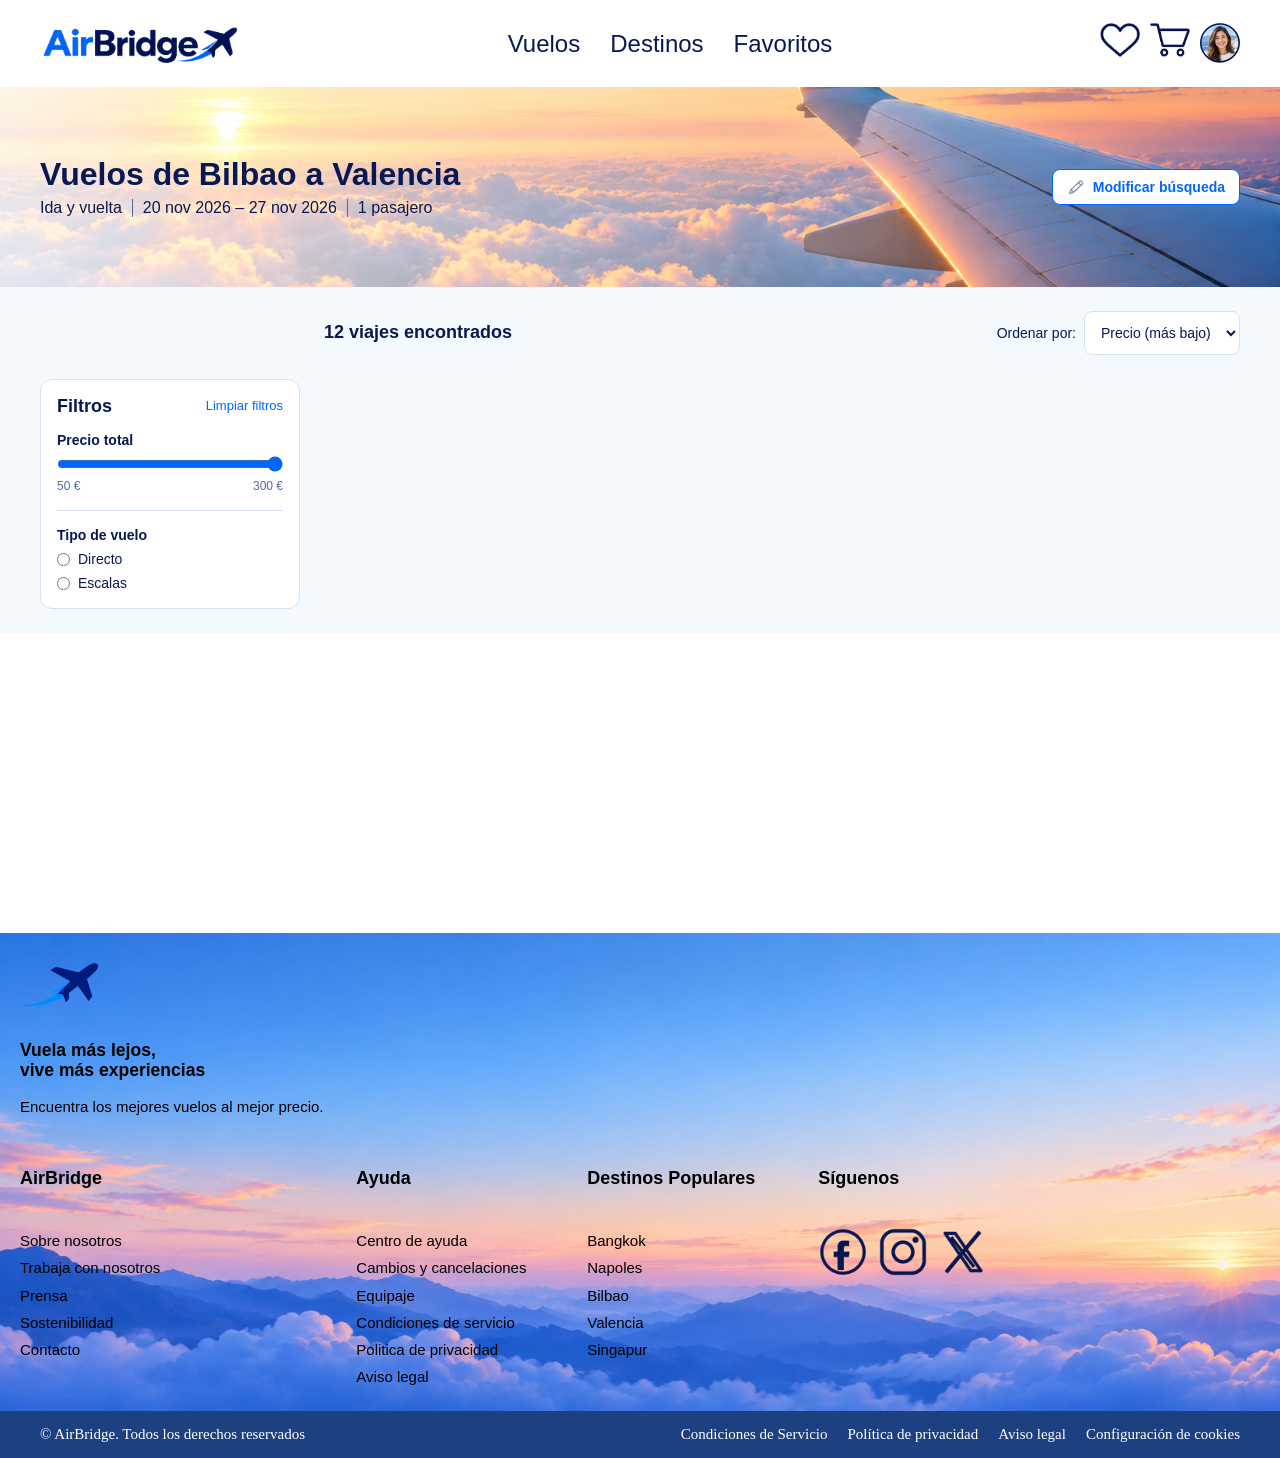
==== commit 955e2a3d: "Arreglo tarjeta y nombre foto aerolineas" ====
--- a/results.html
+++ b/results.html
@@ -1,6 +1,7 @@
 <!doctype html>
 <html lang="es">
-  <head>
+
+<head>
     <meta charset="UTF-8" />
     <meta name="viewport" content="width=device-width, initial-scale=1.0" />
     <meta name="author" content="Grupo4" />
@@ -12,59 +13,49 @@
     <link rel="stylesheet" href="css/results.css" />
 
     <title>AirBridge</title>
-  </head>
-
-  <body>
+</head>
+
+<body>
     <header>
-      <nav class="header__nav">
-        <a href="index.html" class="header__logo-link">
-          <img
-            src="assets/logo.png"
-            height="60px"
-            width="200px"
-            alt="image_logo"
-          />
-        </a>
-
-        <ul class="header__navigator">
-          <li>
-            <a class="header__navigator-link" href="index.html">Vuelos</a>
-          </li>
-          <li>
-            <a class="header__navigator-link" href="#">Destinos</a>
-          </li>
-          <li>
-            <a class="header__navigator-link" href="#">Favoritos</a>
-          </li>
-        </ul>
-
-        <ul class="header__net">
-          <li class="header__net-link">
-            <a href="results.html">
-              <img
-                src="assets/icons/corazon.png"
-                height="40px"
-                width="40px"
-                alt="Favorites"
-              />
+        <nav class="header__nav">
+            <a href="index.html" class="header__logo-link">
+                <img src="assets/logo.png" height="60px" width="200px" alt="image_logo" />
             </a>
-          </li>
-          <li class="header__net-link">
-            <a href="shoppingCart.html">
-              <img src="assets/icons/carrito.png" alt="Shopping-car" />
-            </a>
-          </li>
-          <li class="header__net-link">
-            <a href="#">
-              <img src="assets/icons/logged_in.png" alt="User" />
-            </a>
-          </li>
-        </ul>
-      </nav>
+
+            <ul class="header__navigator">
+                <li>
+                    <a class="header__navigator-link" href="index.html">Vuelos</a>
+                </li>
+                <li>
+                    <a class="header__navigator-link" href="#">Destinos</a>
+                </li>
+                <li>
+                    <a class="header__navigator-link" href="#">Favoritos</a>
+                </li>
+            </ul>
+
+            <ul class="header__net">
+                <li class="header__net-link">
+                    <a href="results.html">
+                        <img src="assets/icons/corazon.png" height="40px" width="40px" alt="Favorites" />
+                    </a>
+                </li>
+                <li class="header__net-link">
+                    <a href="shoppingCart.html">
+                        <img src="assets/icons/carrito.png" alt="Shopping-car" />
+                    </a>
+                </li>
+                <li class="header__net-link">
+                    <a href="#">
+                        <img src="assets/icons/logged_in.png" alt="User" />
+                    </a>
+                </li>
+            </ul>
+        </nav>
     </header>
     <main>
-      <section class="search-summary">
-        <img src="assets/portada.png" class="front__image" alt="" />
+        <section class="search-summary">
+            <img src="assets/portada.png" class="front__image" alt="" />
 
             <div class="search-summary__content">
                 <div class="search-summary__text">
@@ -86,12 +77,17 @@
                     Modificar búsqueda
                 </a>
             </div>
+
         </section>
         <div class="results-page">
             <div class="results__toolbar">
                 <button class="results__filters-button" id="filtersButton" type="button" aria-controls="filters"
-                    aria-expanded="false">Filtros</button>
-                <h2 class="results__count"><span id="resultsCount">12</span> viajes encontrados</h2>
+                    aria-expanded="false">
+                    Filtros
+                </button>
+                <h2 class="results__count">
+                    <span id="resultsCount">12</span> viajes encontrados
+                </h2>
                 <label class="results__sort">
                     <span class="results__sort-label">Ordenar por:</span>
                     <select class="results__sort-select" id="sortSelect" name="sort" aria-label="Ordenar por">
@@ -104,16 +100,17 @@
 
             <aside class="filters" id="filters">
                 <form class="filters__form" id="filtersForm">
-
                     <div class="filters__header">
                         <h2 class="filters__title">Filtros</h2>
-                        <button class="filters__clear" type="reset">Limpiar filtros</button>
+                        <button class="filters__clear" type="reset">
+                            Limpiar filtros
+                        </button>
                     </div>
 
                     <fieldset class="filters__group">
                         <legend class="filters__legend">Precio total</legend>
                         <input class="filters__range" type="range" name="maxPrice" min="50" max="300" step="10"
-                            value="300">
+                            value="300" />
                         <div class="filters__range-labels">
                             <span>50 €</span>
                             <span>300 €</span>
@@ -122,187 +119,92 @@
 
                     <fieldset class="filters__group">
                         <legend class="filters__legend">Tipo de vuelo</legend>
-                        <label class="filters__option"><input type="radio" name="stops" value="direct">
+                        <label class="filters__option"><input type="radio" name="stops" value="direct" />
                             Directo</label>
-                        <label class="filters__option"><input type="radio" name="stops" value="withStops">
+                        <label class="filters__option"><input type="radio" name="stops" value="withStops" />
                             Escalas</label>
                     </fieldset>
-
                 </form>
             </aside>
 
-            <section class="results__list" id="resultsContainer">
-              <!-- Tarjetas resultados -->
+            <section class="results" id="resultsContainer">
+                <!-- Tarjetas viajes -->
             </section>
         </div>
-      </section>
-      <div class="results-page">
-        <div class="results__toolbar">
-          <button
-            class="results__filters-button"
-            id="filtersButton"
-            type="button"
-            aria-controls="filters"
-            aria-expanded="false"
-          >
-            Filtros
-          </button>
-          <h2 class="results__count">
-            <span id="resultsCount">12</span> viajes encontrados
-          </h2>
-          <label class="results__sort">
-            <span class="results__sort-label">Ordenar por:</span>
-            <select
-              class="results__sort-select"
-              id="sortSelect"
-              name="sort"
-              aria-label="Ordenar por"
-            >
-              <option value="priceAsc">Precio (más bajo)</option>
-              <option value="priceDesc">Precio (más alto)</option>
-              <option value="duration">Duración</option>
-            </select>
-          </label>
-        </div>
-
-        <aside class="filters" id="filters">
-          <form class="filters__form" id="filtersForm">
-            <div class="filters__header">
-              <h2 class="filters__title">Filtros</h2>
-              <button class="filters__clear" type="reset">
-                Limpiar filtros
-              </button>
-            </div>
-
-            <fieldset class="filters__group">
-              <legend class="filters__legend">Precio total</legend>
-              <input
-                class="filters__range"
-                type="range"
-                name="maxPrice"
-                min="50"
-                max="300"
-                step="10"
-                value="300"
-              />
-              <div class="filters__range-labels">
-                <span>50 €</span>
-                <span>300 €</span>
-              </div>
-            </fieldset>
-
-            <fieldset class="filters__group">
-              <legend class="filters__legend">Tipo de vuelo</legend>
-              <label class="filters__option"
-                ><input type="radio" name="stops" value="direct" />
-                Directo</label
-              >
-              <label class="filters__option"
-                ><input type="radio" name="stops" value="withStops" />
-                Escalas</label
-              >
-            </fieldset>
-          </form>
-        </aside>
-
-        <section class="results" id="resultsContainer">
-          <!-- Tarjetas viajes -->
-        </section>
-      </div>
     </main>
     <footer>
-      <div class="footer">
-        <section class="footer__section">
-          <div class="footer__logo">
-            <img
-              src="assets/logo_tab.png"
-              height="80px"
-              width="80px"
-              alt="image/logo"
-              class="footer__logo-image"
-            />
-            <div class="footer__logo-text">
-              <h3>
-                Vuela más lejos, <br />
-                vive más experiencias
-              </h3>
-              <p>Encuentra los mejores vuelos al mejor precio.</p>
+        <div class="footer">
+            <section class="footer__section">
+                <div class="footer__logo">
+                    <img src="assets/logo_tab.png" height="80px" width="80px" alt="image/logo"
+                        class="footer__logo-image" />
+                    <div class="footer__logo-text">
+                        <h3>
+                            Vuela más lejos, <br />
+                            vive más experiencias
+                        </h3>
+                        <p>Encuentra los mejores vuelos al mejor precio.</p>
+                    </div>
+                </div>
+                <div class="footer__air">
+                    <h3 class="footer__air-text">AirBridge</h3>
+                    <ul class="footer__air-list">
+                        <li>Sobre nosotros</li>
+                        <li>Trabaja con nosotros</li>
+                        <li>Prensa</li>
+                        <li>Sostenibilidad</li>
+                        <li>Contacto</li>
+                    </ul>
+                </div>
+                <div class="footer__air">
+                    <h3 class="footer__air-text">Ayuda</h3>
+                    <ul class="footer__air-list">
+                        <li>Centro de ayuda</li>
+                        <li>Cambios y cancelaciones</li>
+                        <li>Equipaje</li>
+                        <li>Condiciones de servicio</li>
+                        <li>Politica de privacidad</li>
+                        <li>Aviso legal</li>
+                    </ul>
+                </div>
+                <div class="footer__air">
+                    <h3 class="footer__air-text">Destinos Populares</h3>
+                    <ul class="footer__air-list">
+                        <li>Bangkok</li>
+                        <li>Napoles</li>
+                        <li>Bilbao</li>
+                        <li>Valencia</li>
+                        <li>Singapur</li>
+                    </ul>
+                </div>
+                <div class="footer__air">
+                    <h3 class="footer__air-text">Síguenos</h3>
+                    <ul class="footer__logo-list">
+                        <li>
+                            <img src="assets/icons/facebook.png" height="50px" width="50px" alt="image/facebook" />
+                        </li>
+                        <li>
+                            <img src="assets/icons/instagram.png" height="50px" width="50px" alt="image/instagram" />
+                        </li>
+                        <li>
+                            <img src="assets/icons/x.png" height="50px" width="50px" alt="image/x" />
+                        </li>
+                    </ul>
+                </div>
+            </section>
+        </div>
+        <!-- footer -->
+        <div class="footer__copy">
+            <p>&copy; AirBridge. Todos los derechos reservados</p>
+            <div class="footer__copy-net">
+                <p>Condiciones de Servicio</p>
+                <p>Política de privacidad</p>
+                <p>Aviso legal</p>
+                <p>Configuración de cookies</p>
             </div>
-          </div>
-          <div class="footer__air">
-            <h3 class="footer__air-text">AirBridge</h3>
-            <ul class="footer__air-list">
-              <li>Sobre nosotros</li>
-              <li>Trabaja con nosotros</li>
-              <li>Prensa</li>
-              <li>Sostenibilidad</li>
-              <li>Contacto</li>
-            </ul>
-          </div>
-          <div class="footer__air">
-            <h3 class="footer__air-text">Ayuda</h3>
-            <ul class="footer__air-list">
-              <li>Centro de ayuda</li>
-              <li>Cambios y cancelaciones</li>
-              <li>Equipaje</li>
-              <li>Condiciones de servicio</li>
-              <li>Politica de privacidad</li>
-              <li>Aviso legal</li>
-            </ul>
-          </div>
-          <div class="footer__air">
-            <h3 class="footer__air-text">Destinos Populares</h3>
-            <ul class="footer__air-list">
-              <li>Bangkok</li>
-              <li>Napoles</li>
-              <li>Bilbao</li>
-              <li>Valencia</li>
-              <li>Singapur</li>
-            </ul>
-          </div>
-          <div class="footer__air">
-            <h3 class="footer__air-text">Síguenos</h3>
-            <ul class="footer__logo-list">
-              <li>
-                <img
-                  src="assets/icons/facebook.png"
-                  height="50px"
-                  width="50px"
-                  alt="image/facebook"
-                />
-              </li>
-              <li>
-                <img
-                  src="assets/icons/instagram.png"
-                  height="50px"
-                  width="50px"
-                  alt="image/instagram"
-                />
-              </li>
-              <li>
-                <img
-                  src="assets/icons/x.png"
-                  height="50px"
-                  width="50px"
-                  alt="image/x"
-                />
-              </li>
-            </ul>
-          </div>
-        </section>
-      </div>
-      <!-- footer -->
-      <div class="footer__copy">
-        <p>&copy; AirBridge. Todos los derechos reservados</p>
-        <div class="footer__copy-net">
-          <p>Condiciones de Servicio</p>
-          <p>Política de privacidad</p>
-          <p>Aviso legal</p>
-          <p>Configuración de cookies</p>
         </div>
-      </div>
     </footer>
-<script type="module" src="./js/pages/results.js"></script>
+    <script type="module" src="./js/pages/results.js"></script>
 </body>
 
-</html>
+</html>
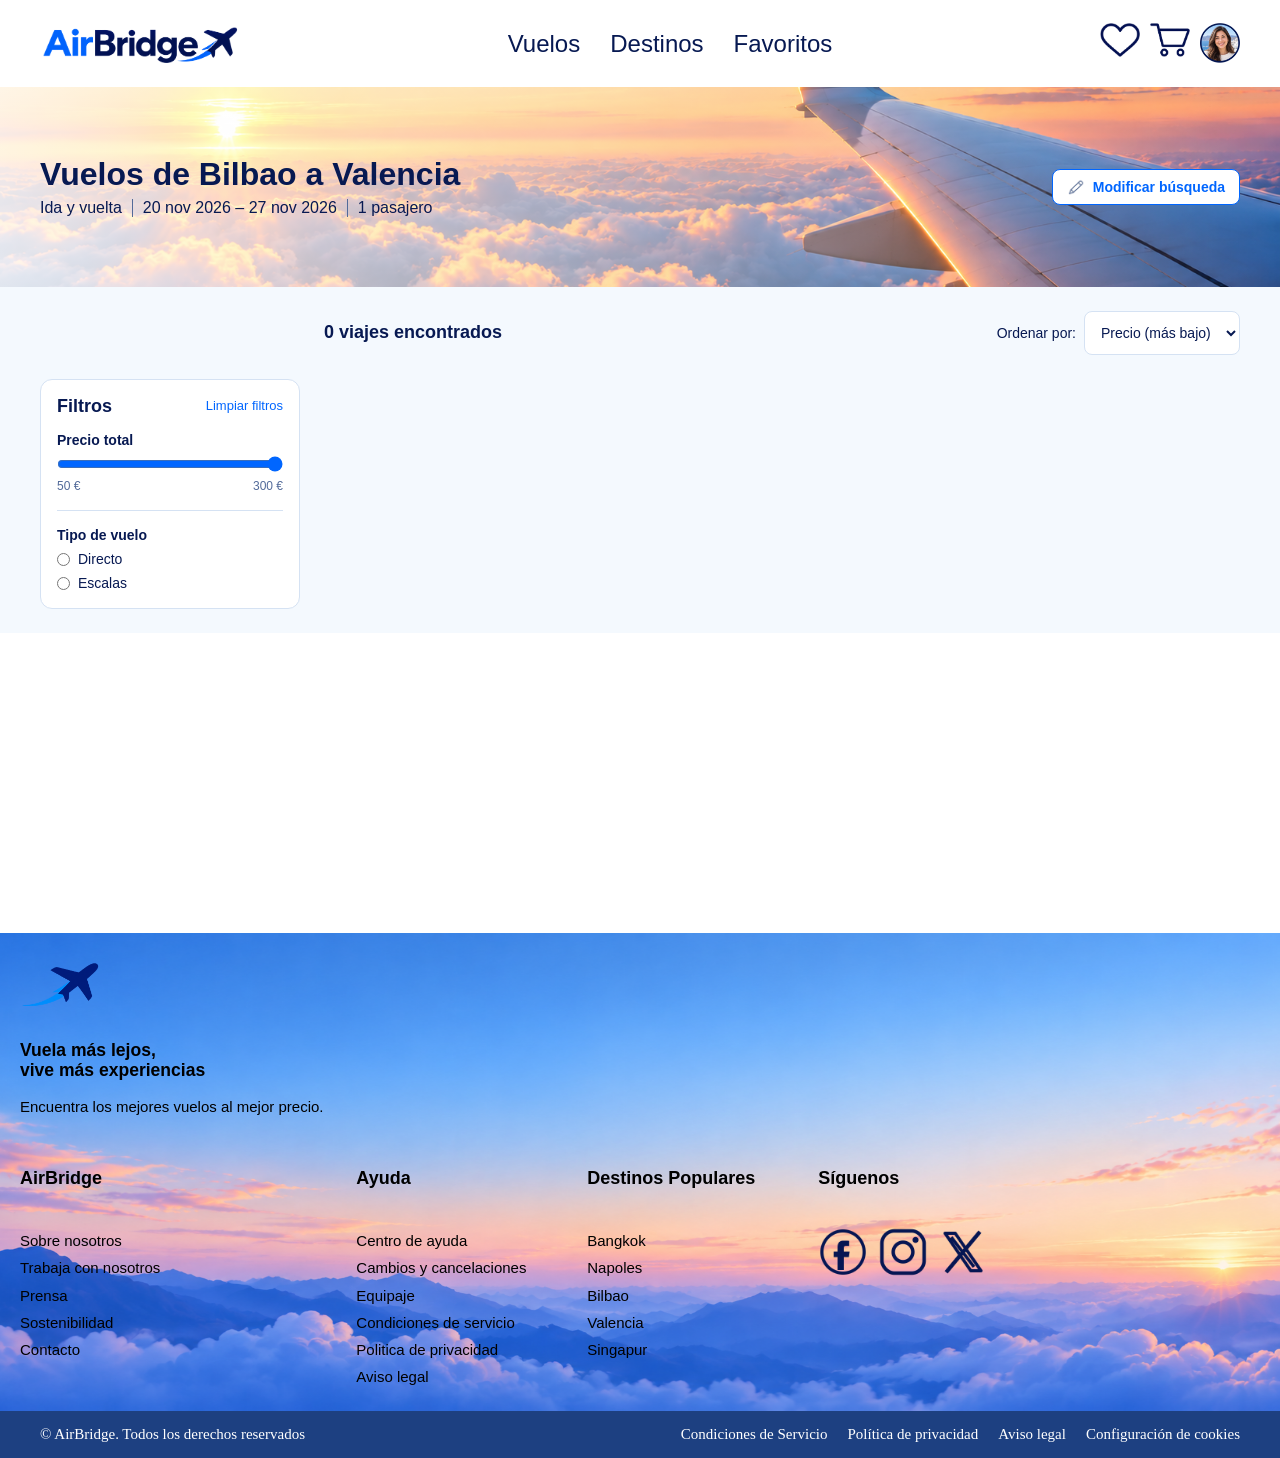
==== commit 3198828d: "Logico Eventos Filtros" ====
--- a/results.html
+++ b/results.html
@@ -1,7 +1,6 @@
 <!doctype html>
 <html lang="es">
-
-<head>
+  <head>
     <meta charset="UTF-8" />
     <meta name="viewport" content="width=device-width, initial-scale=1.0" />
     <meta name="author" content="Grupo4" />
@@ -13,49 +12,59 @@
     <link rel="stylesheet" href="css/results.css" />
 
     <title>AirBridge</title>
-</head>
-
-<body>
+  </head>
+
+  <body>
     <header>
-        <nav class="header__nav">
-            <a href="index.html" class="header__logo-link">
-                <img src="assets/logo.png" height="60px" width="200px" alt="image_logo" />
+      <nav class="header__nav">
+        <a href="index.html" class="header__logo-link">
+          <img
+            src="assets/logo.png"
+            height="60px"
+            width="200px"
+            alt="image_logo"
+          />
+        </a>
+
+        <ul class="header__navigator">
+          <li>
+            <a class="header__navigator-link" href="index.html">Vuelos</a>
+          </li>
+          <li>
+            <a class="header__navigator-link" href="#">Destinos</a>
+          </li>
+          <li>
+            <a class="header__navigator-link" href="#">Favoritos</a>
+          </li>
+        </ul>
+
+        <ul class="header__net">
+          <li class="header__net-link">
+            <a href="results.html">
+              <img
+                src="assets/icons/corazon.png"
+                height="40px"
+                width="40px"
+                alt="Favorites"
+              />
             </a>
-
-            <ul class="header__navigator">
-                <li>
-                    <a class="header__navigator-link" href="index.html">Vuelos</a>
-                </li>
-                <li>
-                    <a class="header__navigator-link" href="#">Destinos</a>
-                </li>
-                <li>
-                    <a class="header__navigator-link" href="#">Favoritos</a>
-                </li>
-            </ul>
-
-            <ul class="header__net">
-                <li class="header__net-link">
-                    <a href="results.html">
-                        <img src="assets/icons/corazon.png" height="40px" width="40px" alt="Favorites" />
-                    </a>
-                </li>
-                <li class="header__net-link">
-                    <a href="shoppingCart.html">
-                        <img src="assets/icons/carrito.png" alt="Shopping-car" />
-                    </a>
-                </li>
-                <li class="header__net-link">
-                    <a href="#">
-                        <img src="assets/icons/logged_in.png" alt="User" />
-                    </a>
-                </li>
-            </ul>
-        </nav>
+          </li>
+          <li class="header__net-link">
+            <a href="shoppingCart.html">
+              <img src="assets/icons/carrito.png" alt="Shopping-car" />
+            </a>
+          </li>
+          <li class="header__net-link">
+            <a href="#">
+              <img src="assets/icons/logged_in.png" alt="User" />
+            </a>
+          </li>
+        </ul>
+      </nav>
     </header>
     <main>
-        <section class="search-summary">
-            <img src="assets/portada.png" class="front__image" alt="" />
+      <section class="search-summary">
+        <img src="assets/portada.png" class="front__image" alt="" />
 
             <div class="search-summary__content">
                 <div class="search-summary__text">
@@ -77,17 +86,12 @@
                     Modificar búsqueda
                 </a>
             </div>
-
         </section>
         <div class="results-page">
             <div class="results__toolbar">
                 <button class="results__filters-button" id="filtersButton" type="button" aria-controls="filters"
-                    aria-expanded="false">
-                    Filtros
-                </button>
-                <h2 class="results__count">
-                    <span id="resultsCount">12</span> viajes encontrados
-                </h2>
+                    aria-expanded="false">Filtros</button>
+                <h2 class="results__count"><span id="resultsCount">12</span> viajes encontrados</h2>
                 <label class="results__sort">
                     <span class="results__sort-label">Ordenar por:</span>
                     <select class="results__sort-select" id="sortSelect" name="sort" aria-label="Ordenar por">
@@ -100,17 +104,16 @@
 
             <aside class="filters" id="filters">
                 <form class="filters__form" id="filtersForm">
+
                     <div class="filters__header">
                         <h2 class="filters__title">Filtros</h2>
-                        <button class="filters__clear" type="reset">
-                            Limpiar filtros
-                        </button>
+                        <button class="filters__clear" type="reset">Limpiar filtros</button>
                     </div>
 
                     <fieldset class="filters__group">
                         <legend class="filters__legend">Precio total</legend>
                         <input class="filters__range" type="range" name="maxPrice" min="50" max="300" step="10"
-                            value="300" />
+                            value="300">
                         <div class="filters__range-labels">
                             <span>50 €</span>
                             <span>300 €</span>
@@ -119,92 +122,113 @@
 
                     <fieldset class="filters__group">
                         <legend class="filters__legend">Tipo de vuelo</legend>
-                        <label class="filters__option"><input type="radio" name="stops" value="direct" />
+                        <label class="filters__option"><input type="radio" name="stops" value="direct">
                             Directo</label>
-                        <label class="filters__option"><input type="radio" name="stops" value="withStops" />
+                        <label class="filters__option"><input type="radio" name="stops" value="withStops">
                             Escalas</label>
                     </fieldset>
+
                 </form>
             </aside>
 
-            <section class="results" id="resultsContainer">
-                <!-- Tarjetas viajes -->
+            <section class="results__list" id="resultsContainer">
+              <!-- Tarjetas resultados -->
             </section>
         </div>
     </main>
     <footer>
-        <div class="footer">
-            <section class="footer__section">
-                <div class="footer__logo">
-                    <img src="assets/logo_tab.png" height="80px" width="80px" alt="image/logo"
-                        class="footer__logo-image" />
-                    <div class="footer__logo-text">
-                        <h3>
-                            Vuela más lejos, <br />
-                            vive más experiencias
-                        </h3>
-                        <p>Encuentra los mejores vuelos al mejor precio.</p>
-                    </div>
-                </div>
-                <div class="footer__air">
-                    <h3 class="footer__air-text">AirBridge</h3>
-                    <ul class="footer__air-list">
-                        <li>Sobre nosotros</li>
-                        <li>Trabaja con nosotros</li>
-                        <li>Prensa</li>
-                        <li>Sostenibilidad</li>
-                        <li>Contacto</li>
-                    </ul>
-                </div>
-                <div class="footer__air">
-                    <h3 class="footer__air-text">Ayuda</h3>
-                    <ul class="footer__air-list">
-                        <li>Centro de ayuda</li>
-                        <li>Cambios y cancelaciones</li>
-                        <li>Equipaje</li>
-                        <li>Condiciones de servicio</li>
-                        <li>Politica de privacidad</li>
-                        <li>Aviso legal</li>
-                    </ul>
-                </div>
-                <div class="footer__air">
-                    <h3 class="footer__air-text">Destinos Populares</h3>
-                    <ul class="footer__air-list">
-                        <li>Bangkok</li>
-                        <li>Napoles</li>
-                        <li>Bilbao</li>
-                        <li>Valencia</li>
-                        <li>Singapur</li>
-                    </ul>
-                </div>
-                <div class="footer__air">
-                    <h3 class="footer__air-text">Síguenos</h3>
-                    <ul class="footer__logo-list">
-                        <li>
-                            <img src="assets/icons/facebook.png" height="50px" width="50px" alt="image/facebook" />
-                        </li>
-                        <li>
-                            <img src="assets/icons/instagram.png" height="50px" width="50px" alt="image/instagram" />
-                        </li>
-                        <li>
-                            <img src="assets/icons/x.png" height="50px" width="50px" alt="image/x" />
-                        </li>
-                    </ul>
-                </div>
-            </section>
+      <div class="footer">
+        <section class="footer__section">
+          <div class="footer__logo">
+            <img
+              src="assets/logo_tab.png"
+              height="80px"
+              width="80px"
+              alt="image/logo"
+              class="footer__logo-image"
+            />
+            <div class="footer__logo-text">
+              <h3>
+                Vuela más lejos, <br />
+                vive más experiencias
+              </h3>
+              <p>Encuentra los mejores vuelos al mejor precio.</p>
+            </div>
+          </div>
+          <div class="footer__air">
+            <h3 class="footer__air-text">AirBridge</h3>
+            <ul class="footer__air-list">
+              <li>Sobre nosotros</li>
+              <li>Trabaja con nosotros</li>
+              <li>Prensa</li>
+              <li>Sostenibilidad</li>
+              <li>Contacto</li>
+            </ul>
+          </div>
+          <div class="footer__air">
+            <h3 class="footer__air-text">Ayuda</h3>
+            <ul class="footer__air-list">
+              <li>Centro de ayuda</li>
+              <li>Cambios y cancelaciones</li>
+              <li>Equipaje</li>
+              <li>Condiciones de servicio</li>
+              <li>Politica de privacidad</li>
+              <li>Aviso legal</li>
+            </ul>
+          </div>
+          <div class="footer__air">
+            <h3 class="footer__air-text">Destinos Populares</h3>
+            <ul class="footer__air-list">
+              <li>Bangkok</li>
+              <li>Napoles</li>
+              <li>Bilbao</li>
+              <li>Valencia</li>
+              <li>Singapur</li>
+            </ul>
+          </div>
+          <div class="footer__air">
+            <h3 class="footer__air-text">Síguenos</h3>
+            <ul class="footer__logo-list">
+              <li>
+                <img
+                  src="assets/icons/facebook.png"
+                  height="50px"
+                  width="50px"
+                  alt="image/facebook"
+                />
+              </li>
+              <li>
+                <img
+                  src="assets/icons/instagram.png"
+                  height="50px"
+                  width="50px"
+                  alt="image/instagram"
+                />
+              </li>
+              <li>
+                <img
+                  src="assets/icons/x.png"
+                  height="50px"
+                  width="50px"
+                  alt="image/x"
+                />
+              </li>
+            </ul>
+          </div>
+        </section>
+      </div>
+      <!-- footer -->
+      <div class="footer__copy">
+        <p>&copy; AirBridge. Todos los derechos reservados</p>
+        <div class="footer__copy-net">
+          <p>Condiciones de Servicio</p>
+          <p>Política de privacidad</p>
+          <p>Aviso legal</p>
+          <p>Configuración de cookies</p>
         </div>
-        <!-- footer -->
-        <div class="footer__copy">
-            <p>&copy; AirBridge. Todos los derechos reservados</p>
-            <div class="footer__copy-net">
-                <p>Condiciones de Servicio</p>
-                <p>Política de privacidad</p>
-                <p>Aviso legal</p>
-                <p>Configuración de cookies</p>
-            </div>
-        </div>
+      </div>
     </footer>
-    <script type="module" src="./js/pages/results.js"></script>
+<script type="module" src="./js/pages/results.js"></script>
 </body>
 
-</html>+</html>
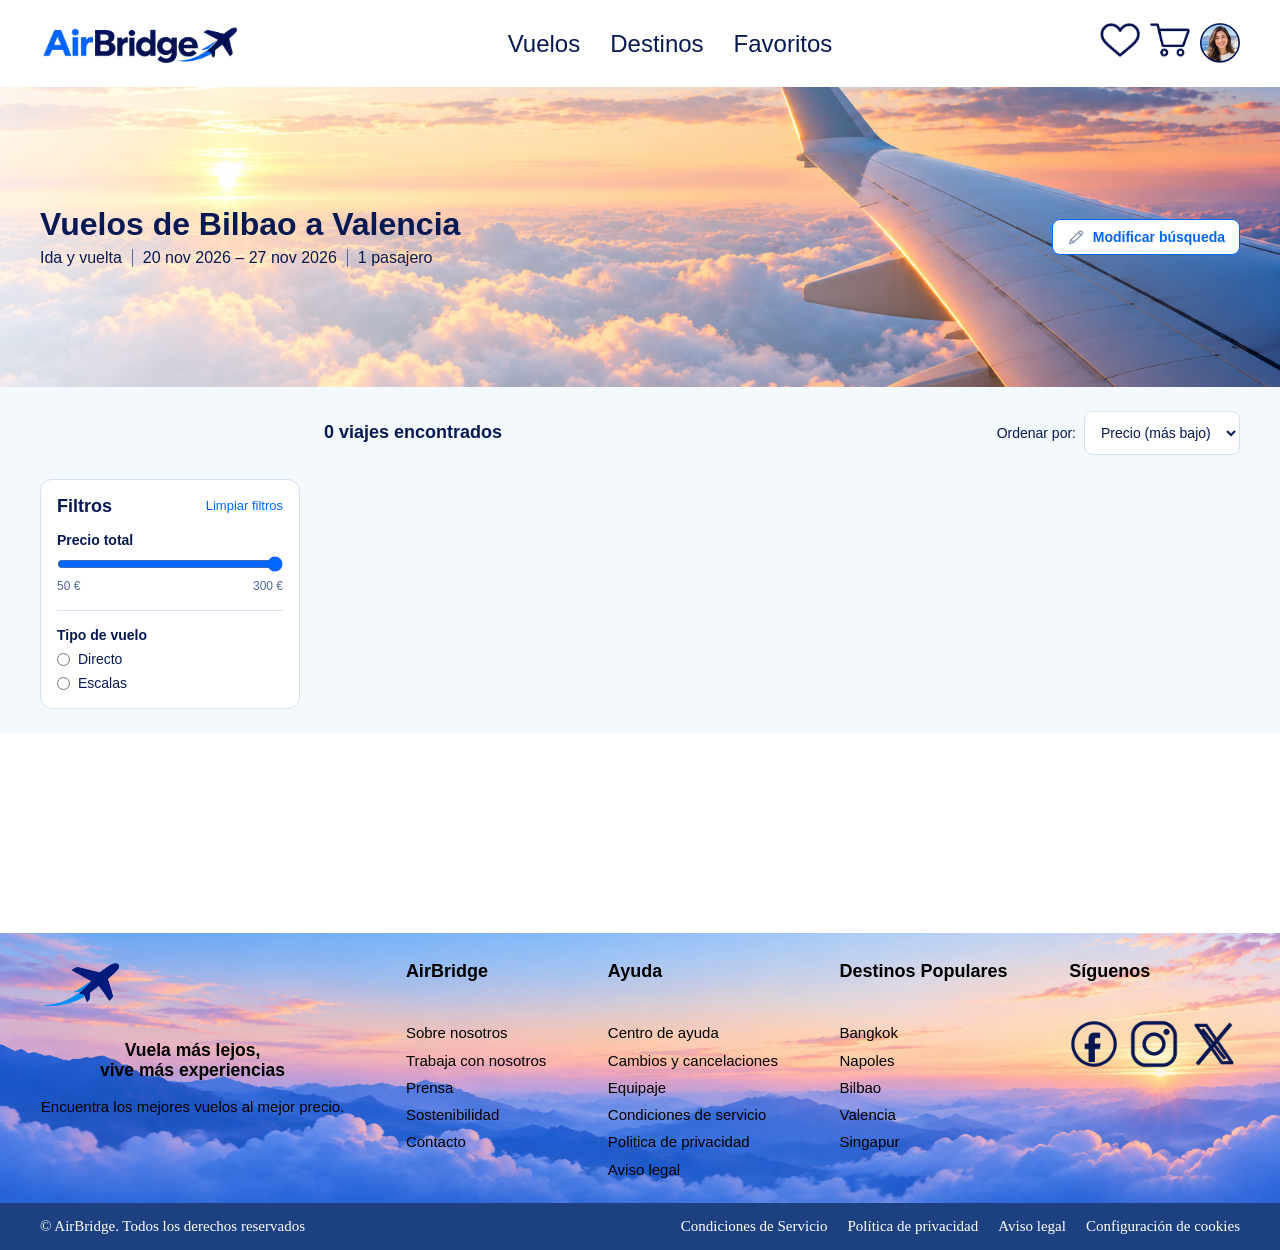
==== commit 3bc3345b: "Ciudades de origen y vuelta ordenadas y botón modificar busqueda que esté la busqueda que hizo" ====
--- a/results.html
+++ b/results.html
@@ -1,6 +1,7 @@
 <!doctype html>
 <html lang="es">
-  <head>
+
+<head>
     <meta charset="UTF-8" />
     <meta name="viewport" content="width=device-width, initial-scale=1.0" />
     <meta name="author" content="Grupo4" />
@@ -12,59 +13,49 @@
     <link rel="stylesheet" href="css/results.css" />
 
     <title>AirBridge</title>
-  </head>
-
-  <body>
+</head>
+
+<body>
     <header>
-      <nav class="header__nav">
-        <a href="index.html" class="header__logo-link">
-          <img
-            src="assets/logo.png"
-            height="60px"
-            width="200px"
-            alt="image_logo"
-          />
-        </a>
-
-        <ul class="header__navigator">
-          <li>
-            <a class="header__navigator-link" href="index.html">Vuelos</a>
-          </li>
-          <li>
-            <a class="header__navigator-link" href="#">Destinos</a>
-          </li>
-          <li>
-            <a class="header__navigator-link" href="#">Favoritos</a>
-          </li>
-        </ul>
-
-        <ul class="header__net">
-          <li class="header__net-link">
-            <a href="results.html">
-              <img
-                src="assets/icons/corazon.png"
-                height="40px"
-                width="40px"
-                alt="Favorites"
-              />
+        <nav class="header__nav">
+            <a href="index.html" class="header__logo-link">
+                <img src="assets/logo.png" height="60px" width="200px" alt="image_logo" />
             </a>
-          </li>
-          <li class="header__net-link">
-            <a href="shoppingCart.html">
-              <img src="assets/icons/carrito.png" alt="Shopping-car" />
-            </a>
-          </li>
-          <li class="header__net-link">
-            <a href="#">
-              <img src="assets/icons/logged_in.png" alt="User" />
-            </a>
-          </li>
-        </ul>
-      </nav>
+
+            <ul class="header__navigator">
+                <li>
+                    <a class="header__navigator-link" href="index.html">Vuelos</a>
+                </li>
+                <li>
+                    <a class="header__navigator-link" href="#">Destinos</a>
+                </li>
+                <li>
+                    <a class="header__navigator-link" href="#">Favoritos</a>
+                </li>
+            </ul>
+
+            <ul class="header__net">
+                <li class="header__net-link">
+                    <a href="results.html">
+                        <img src="assets/icons/corazon.png" height="40px" width="40px" alt="Favorites" />
+                    </a>
+                </li>
+                <li class="header__net-link">
+                    <a href="shoppingCart.html">
+                        <img src="assets/icons/carrito.png" alt="Shopping-car" />
+                    </a>
+                </li>
+                <li class="header__net-link">
+                    <a href="#">
+                        <img src="assets/icons/logged_in.png" alt="User" />
+                    </a>
+                </li>
+            </ul>
+        </nav>
     </header>
     <main>
-      <section class="search-summary">
-        <img src="assets/portada.png" class="front__image" alt="" />
+        <section class="search-summary">
+            <img src="assets/portada.png" class="front__image" alt="" />
 
             <div class="search-summary__content">
                 <div class="search-summary__text">
@@ -81,17 +72,22 @@
                     </ul>
                 </div>
 
-                <a class="search-summary__edit" href="index.html">
+                <a class="search-summary__edit" href="index.html?editar=1">
                     <img src="assets/icons/lapiz.png" alt="" width="18" height="18">
                     Modificar búsqueda
                 </a>
             </div>
+
         </section>
         <div class="results-page">
             <div class="results__toolbar">
                 <button class="results__filters-button" id="filtersButton" type="button" aria-controls="filters"
-                    aria-expanded="false">Filtros</button>
-                <h2 class="results__count"><span id="resultsCount">12</span> viajes encontrados</h2>
+                    aria-expanded="false">
+                    Filtros
+                </button>
+                <h2 class="results__count">
+                    <span id="resultsCount">12</span> viajes encontrados
+                </h2>
                 <label class="results__sort">
                     <span class="results__sort-label">Ordenar por:</span>
                     <select class="results__sort-select" id="sortSelect" name="sort" aria-label="Ordenar por">
@@ -104,16 +100,17 @@
 
             <aside class="filters" id="filters">
                 <form class="filters__form" id="filtersForm">
-
                     <div class="filters__header">
                         <h2 class="filters__title">Filtros</h2>
-                        <button class="filters__clear" type="reset">Limpiar filtros</button>
+                        <button class="filters__clear" type="reset">
+                            Limpiar filtros
+                        </button>
                     </div>
 
                     <fieldset class="filters__group">
                         <legend class="filters__legend">Precio total</legend>
                         <input class="filters__range" type="range" name="maxPrice" min="50" max="300" step="10"
-                            value="300">
+                            value="300" />
                         <div class="filters__range-labels">
                             <span>50 €</span>
                             <span>300 €</span>
@@ -122,113 +119,92 @@
 
                     <fieldset class="filters__group">
                         <legend class="filters__legend">Tipo de vuelo</legend>
-                        <label class="filters__option"><input type="radio" name="stops" value="direct">
+                        <label class="filters__option"><input type="radio" name="stops" value="direct" />
                             Directo</label>
-                        <label class="filters__option"><input type="radio" name="stops" value="withStops">
+                        <label class="filters__option"><input type="radio" name="stops" value="withStops" />
                             Escalas</label>
                     </fieldset>
-
                 </form>
             </aside>
 
-            <section class="results__list" id="resultsContainer">
-              <!-- Tarjetas resultados -->
+            <section class="results" id="resultsContainer">
+                <!-- Tarjetas viajes -->
             </section>
         </div>
     </main>
     <footer>
-      <div class="footer">
-        <section class="footer__section">
-          <div class="footer__logo">
-            <img
-              src="assets/logo_tab.png"
-              height="80px"
-              width="80px"
-              alt="image/logo"
-              class="footer__logo-image"
-            />
-            <div class="footer__logo-text">
-              <h3>
-                Vuela más lejos, <br />
-                vive más experiencias
-              </h3>
-              <p>Encuentra los mejores vuelos al mejor precio.</p>
+        <div class="footer">
+            <section class="footer__section">
+                <div class="footer__logo">
+                    <img src="assets/logo_tab.png" height="80px" width="80px" alt="image/logo"
+                        class="footer__logo-image" />
+                    <div class="footer__logo-text">
+                        <h3>
+                            Vuela más lejos, <br />
+                            vive más experiencias
+                        </h3>
+                        <p>Encuentra los mejores vuelos al mejor precio.</p>
+                    </div>
+                </div>
+                <div class="footer__air">
+                    <h3 class="footer__air-text">AirBridge</h3>
+                    <ul class="footer__air-list">
+                        <li>Sobre nosotros</li>
+                        <li>Trabaja con nosotros</li>
+                        <li>Prensa</li>
+                        <li>Sostenibilidad</li>
+                        <li>Contacto</li>
+                    </ul>
+                </div>
+                <div class="footer__air">
+                    <h3 class="footer__air-text">Ayuda</h3>
+                    <ul class="footer__air-list">
+                        <li>Centro de ayuda</li>
+                        <li>Cambios y cancelaciones</li>
+                        <li>Equipaje</li>
+                        <li>Condiciones de servicio</li>
+                        <li>Politica de privacidad</li>
+                        <li>Aviso legal</li>
+                    </ul>
+                </div>
+                <div class="footer__air">
+                    <h3 class="footer__air-text">Destinos Populares</h3>
+                    <ul class="footer__air-list">
+                        <li>Bangkok</li>
+                        <li>Napoles</li>
+                        <li>Bilbao</li>
+                        <li>Valencia</li>
+                        <li>Singapur</li>
+                    </ul>
+                </div>
+                <div class="footer__air">
+                    <h3 class="footer__air-text">Síguenos</h3>
+                    <ul class="footer__logo-list">
+                        <li>
+                            <img src="assets/icons/facebook.png" height="50px" width="50px" alt="image/facebook" />
+                        </li>
+                        <li>
+                            <img src="assets/icons/instagram.png" height="50px" width="50px" alt="image/instagram" />
+                        </li>
+                        <li>
+                            <img src="assets/icons/x.png" height="50px" width="50px" alt="image/x" />
+                        </li>
+                    </ul>
+                </div>
+            </section>
+        </div>
+        <!-- footer -->
+        <div class="footer__copy">
+            <p>&copy; AirBridge. Todos los derechos reservados</p>
+            <div class="footer__copy-net">
+                <p>Condiciones de Servicio</p>
+                <p>Política de privacidad</p>
+                <p>Aviso legal</p>
+                <p>Configuración de cookies</p>
             </div>
-          </div>
-          <div class="footer__air">
-            <h3 class="footer__air-text">AirBridge</h3>
-            <ul class="footer__air-list">
-              <li>Sobre nosotros</li>
-              <li>Trabaja con nosotros</li>
-              <li>Prensa</li>
-              <li>Sostenibilidad</li>
-              <li>Contacto</li>
-            </ul>
-          </div>
-          <div class="footer__air">
-            <h3 class="footer__air-text">Ayuda</h3>
-            <ul class="footer__air-list">
-              <li>Centro de ayuda</li>
-              <li>Cambios y cancelaciones</li>
-              <li>Equipaje</li>
-              <li>Condiciones de servicio</li>
-              <li>Politica de privacidad</li>
-              <li>Aviso legal</li>
-            </ul>
-          </div>
-          <div class="footer__air">
-            <h3 class="footer__air-text">Destinos Populares</h3>
-            <ul class="footer__air-list">
-              <li>Bangkok</li>
-              <li>Napoles</li>
-              <li>Bilbao</li>
-              <li>Valencia</li>
-              <li>Singapur</li>
-            </ul>
-          </div>
-          <div class="footer__air">
-            <h3 class="footer__air-text">Síguenos</h3>
-            <ul class="footer__logo-list">
-              <li>
-                <img
-                  src="assets/icons/facebook.png"
-                  height="50px"
-                  width="50px"
-                  alt="image/facebook"
-                />
-              </li>
-              <li>
-                <img
-                  src="assets/icons/instagram.png"
-                  height="50px"
-                  width="50px"
-                  alt="image/instagram"
-                />
-              </li>
-              <li>
-                <img
-                  src="assets/icons/x.png"
-                  height="50px"
-                  width="50px"
-                  alt="image/x"
-                />
-              </li>
-            </ul>
-          </div>
-        </section>
-      </div>
-      <!-- footer -->
-      <div class="footer__copy">
-        <p>&copy; AirBridge. Todos los derechos reservados</p>
-        <div class="footer__copy-net">
-          <p>Condiciones de Servicio</p>
-          <p>Política de privacidad</p>
-          <p>Aviso legal</p>
-          <p>Configuración de cookies</p>
         </div>
-      </div>
     </footer>
-<script type="module" src="./js/pages/results.js"></script>
+    <script type="module" src="./js/pages/results.js"></script>
 </body>
 
-</html>
+</html>
--- a/css/variables.css
+++ b/css/variables.css
@@ -8,6 +8,8 @@
    --color-primary:     #0066FF; /* Azul eléctrico */
    --color-secondary:   #2563EB; /* Azul intenso */
    --color-navy:        #071952; /* Azul marino oscuro */
+   --color-success:     #12B76A; /* Verde (vuelo seleccionado) */
+   --color-success-dark:#039855; /* Verde oscuro (hover del seleccionado) */
 
 /* =================================================
                 BACKGROUND                         
--- a/css/style.css
+++ b/css/style.css
@@ -83,6 +83,35 @@
 
 .header__net img {
     width: 2.8rem;
+}
+
+/* Círculo con el número de viajes del carrito */
+.header__cart-link {
+    position: relative;
+    display: block;
+}
+
+.header__cart-badge {
+    position: absolute;
+    top: -0.6rem;
+    right: -0.8rem;
+    display: flex;
+    justify-content: center;
+    align-items: center;
+    min-width: 2rem;
+    height: 2rem;
+    padding: 0 0.5rem;
+    border-radius: 1rem;
+    background-color: var(--color-primary);
+    color: var(--color-surface);
+    font-family: var(--font-primary);
+    font-size: 1.2rem;
+    font-weight: bold;
+    line-height: 1;
+}
+
+.header__cart-badge[hidden] {
+    display: none;
 }
 
 
@@ -131,7 +160,7 @@
 .front__image {
     display: block;
     width: 100%;
-    height: 20rem;
+    height: 30rem;
     object-fit: cover;
     object-position: center;
     margin: 0;
@@ -163,11 +192,15 @@
     grid-template-columns: repeat(2, 1fr);
     gap: 2rem;
     padding: 1rem 2rem;
+
 }
 
 .footer__logo-text {
     font-family: var(--font-second);
     font-size: 1.5rem;
+}
+.footer__logo {
+    text-align: center;
 }
 
 .footer__air {
@@ -218,9 +251,12 @@
 
 /*--------------Desktop*/
 
-@media (min-width: 1024px) {
+@media (min-width: 448px) {
     .footer__section {
-        grid-template-columns: 1.5fr repeat(4, 1fr);
+        display: flex;
+        justify-content: space-around;
+
+        /* grid-template-columns: 1.5fr repeat(4, 1fr); */
     }
 
     .footer__copy {
--- a/css/results.css
+++ b/css/results.css
@@ -283,8 +283,14 @@
 }
 
 .flight-card__button[aria-pressed="true"] {
-   background-color: var(--color-surface);
-   color: var(--color-primary);
+   background-color: var(--color-success);
+   border-color: var(--color-success);
+   color: var(--color-surface);
+}
+
+.flight-card__button[aria-pressed="true"]:hover {
+   background-color: var(--color-success-dark);
+   border-color: var(--color-success-dark);
 }
 
 .flight-card__button-check {
